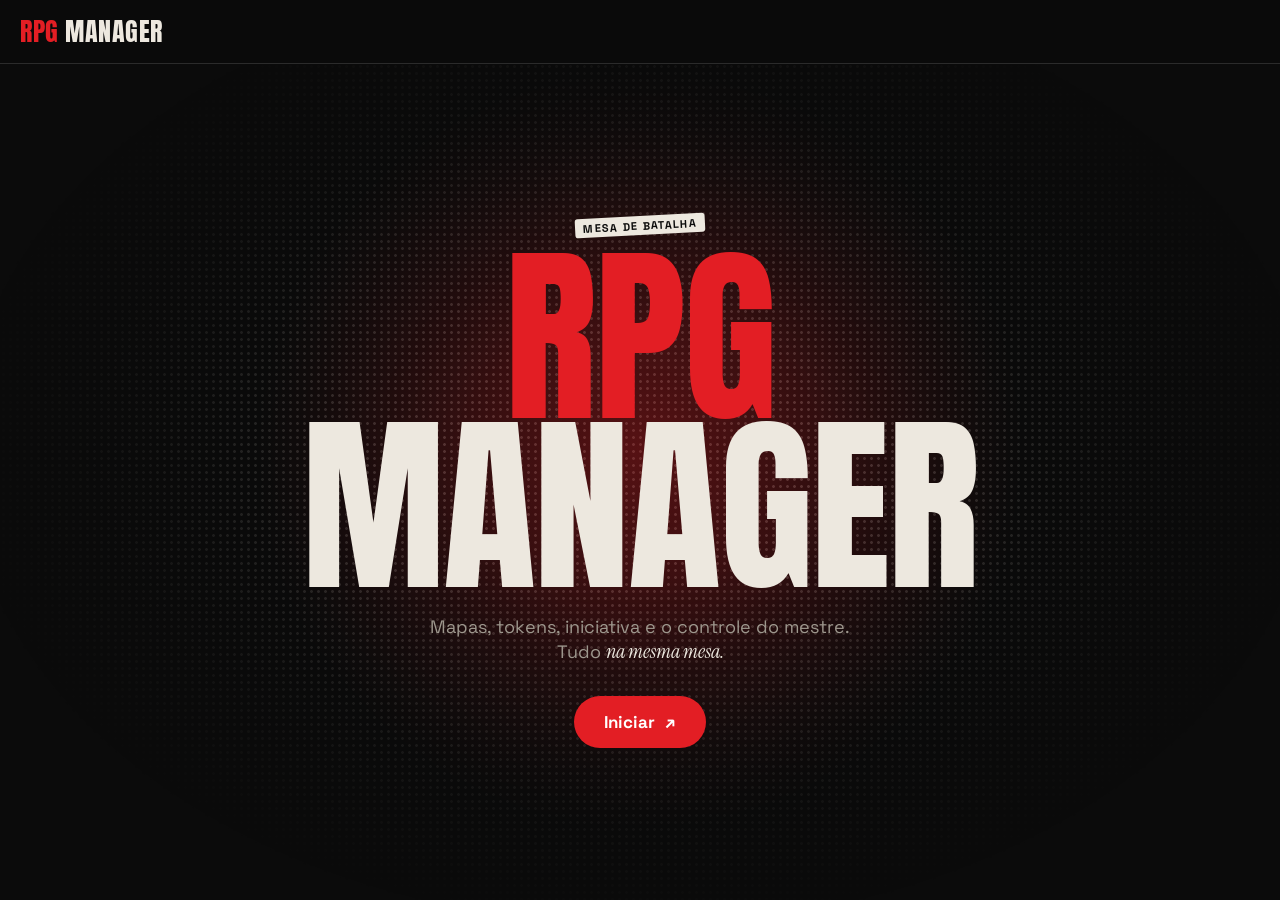
==== index.html @ 35ef39f5 "Versão 1: RPG Manager estável (antes da V3) Mapa com zoom e régua, tokens, iniciativa, Painel do Mes" ====
<!DOCTYPE html>
<html lang="pt-BR">
<head>
    <meta charset="UTF-8">
    <meta name="viewport" content="width=device-width, initial-scale=1.0">
    <title>RPG Manager</title>
    <link rel="stylesheet" href="style.css">
</head>
<body>
    <header>
        <h1><span class="marca">RPG</span> Manager</h1>
    </header>
<main class="inicio">

    <!-- Fundo da página inicial: pontinhos de meio-tom e luz vermelha -->
    <div class="fundo-inicio" aria-hidden="true"></div>

    <span class="selo-inicio adesivo">Mesa de batalha</span>

    <h2 class="titulo-inicio"><span class="marca">RPG</span> Manager</h2>

    <p class="subtitulo-inicio">Mapas, tokens, iniciativa e o controle do mestre. Tudo <em>na mesma mesa.</em></p>

    <a href="campanhas.html" class="botao-iniciar">Iniciar <span class="seta">↗</span></a>

</main>

    
</body>
</html>
---- style.css ----
/* =========================================================
   RPG Manager — identidade "Rua"
   Preto chapado, texto off-white (cor de papel), vermelho de
   destaque, títulos enormes e condensados, textura de pontinhos
   (meio-tom, como impressão de jornal), botões em pílula e
   etiquetas que parecem adesivos.
   ========================================================= */

@import url("https://fonts.googleapis.com/css2?family=Anton&family=Space+Grotesk:wght@400;500;600;700&family=Instrument+Serif:ital@1&display=swap");


/* ---------- 1. Variáveis (as "peças" da identidade) ----------
   Mudando um valor aqui, ele muda no site inteiro. */
:root {
    /* Fundos: pretos neutros, sem puxar para o azul */
    --fundo: #0b0b0b;
    --fundo-elevado: #121212;
    --superficie: #1a1a1a;
    --superficie-clara: #242424;

    /* Bordas */
    --borda: #2b2b2b;
    --borda-forte: #3e3e3e;

    /* Texto: off-white, cor de papel */
    --texto: #ede8df;
    --texto-suave: #9d978d;
    --texto-apagado: #5f5b55;
    --texto-sobre-destaque: #ffffff;
    --papel: #ede8df;           /* fundo dos "adesivos" */
    --tinta: #0b0b0b;           /* texto em cima do papel */

    /* Cor marcante: vermelho (ações principais, turno atual, régua) */
    --destaque: #e31e24;
    --destaque-forte: #ff3b40;
    --destaque-rgb: 227, 30, 36;     /* a mesma cor, em números, para usar com transparência */

    /* Perigo: inimigos, dano, remover */
    --perigo: #b3101f;
    --perigo-forte: #ff4757;
    --perigo-rgb: 179, 16, 31;

    /* Cores de status */
    --vida: #22c55e;           /* cura */
    --sanidade: #4d7cff;       /* sanidade */

    /* Fundo dos painéis flutuantes (em números, para usar transparência) */
    --painel-rgb: 14, 14, 14;

    /* Fontes */
    --fonte-titulo: "Anton", Impact, "Arial Narrow", sans-serif;     /* títulos grandes e condensados */
    --fonte-texto: "Space Grotesk", "Segoe UI", Arial, sans-serif;  /* texto do dia a dia */
    --fonte-serifa: "Instrument Serif", Georgia, serif;             /* detalhe em itálico, com moderação */

    /* Formas, sombras e brilhos */
    --raio: 10px;
    --raio-grande: 16px;
    --pilula: 999px;            /* cantos totalmente redondos */
    --sombra: 0 14px 40px rgba(0, 0, 0, 0.65);
    --brilho: 0 0 24px rgba(var(--destaque-rgb), 0.45);
    --altura-header: 64px;
    --largura-lateral: 260px;

    /* Velocidade padrão das animações */
    --rapido: 0.15s;
    --suave: 0.35s;
    --curva: cubic-bezier(0.2, 0.8, 0.2, 1);
}


/* ---------- 2. Base ---------- */
* {
    box-sizing: border-box;
    margin: 0;
    padding: 0;
}

body {
    font-family: var(--fonte-texto);
    font-size: 15px;
    color: var(--texto);
    background: var(--fundo);
    min-height: 100vh;

    /* A Anton só existe em um peso. Isso impede o navegador de
       "engordar" a letra na marra quando pedimos negrito. */
    font-synthesis: none;
}

h1, h2, h3, h4 {
    font-family: var(--fonte-titulo);
    font-weight: 400;
    letter-spacing: 0.01em;
    text-transform: uppercase;
    line-height: 1.05;
}

/* Detalhe em itálico serifado (use <em> dentro de um texto) */
em {
    font-family: var(--fonte-serifa);
    font-style: italic;
    font-size: 1.12em;
    color: var(--texto);
}

/* Textura de meio-tom: pontinhos, como impressão de jornal.
   É só um degradê redondo minúsculo repetido em grade. */
.meio-tom {
    background-image: radial-gradient(circle, rgba(237, 232, 223, 0.22) 1.1px, transparent 1.5px);
    background-size: 6px 6px;
}

/* "Adesivo": etiqueta de papel com texto preto */
.adesivo,
#barra-lateral h2,
#area-mapa > h2,
.subtitulo-janela,
body > #painel-mestre > h3 {
    display: inline-block;
    padding: 3px 8px 2px;

    font-family: var(--fonte-texto);
    font-size: 11px;
    font-weight: 700;
    letter-spacing: 0.12em;
    text-transform: uppercase;
    line-height: 1.3;

    color: var(--tinta);
    background: var(--papel);
    border-radius: 3px;
}


/* ---------- 3. Botões e campos (padrão para o site todo) ---------- */
button {
    font-family: var(--fonte-texto);
    font-size: 14px;
    font-weight: 500;

    padding: 9px 14px;

    background: var(--superficie);
    color: var(--texto);

    border: 1px solid var(--borda);
    border-radius: var(--pilula);

    cursor: pointer;
    transition: background 0.15s, border-color 0.15s, transform 0.15s;
}

button:hover {
    background: var(--superficie-clara);
    border-color: var(--borda-forte);
}

button:active {
    transform: translateY(1px);
}

button:disabled {
    opacity: 0.5;
    cursor: not-allowed;
}

input,
select {
    font-family: var(--fonte-texto);
    font-size: 14px;

    width: 100%;
    padding: 9px 11px;

    background: var(--fundo);
    color: var(--texto);

    border: 1px solid var(--borda);
    border-radius: var(--raio);
}

/* Caixa de texto de várias linhas (descrição das habilidades) */
textarea {
    font-family: var(--fonte-texto);
    font-size: 14px;
    line-height: 1.4;

    width: 100%;
    padding: 9px 11px;
    resize: vertical;      /* só deixa esticar para baixo */

    background: var(--fundo);
    color: var(--texto);

    border: 1px solid var(--borda);
    border-radius: var(--raio);
}

textarea:focus,
input:focus,
select:focus,
button:focus-visible {
    outline: none;
    border-color: var(--destaque);
    box-shadow: 0 0 0 3px rgba(var(--destaque-rgb), 0.2);
}

input::placeholder {
    color: var(--texto-apagado);
}

input[type="file"] {
    padding: 7px;
    font-size: 13px;
    color: var(--texto-suave);
}

label {
    display: block;
    font-size: 12px;
    text-transform: uppercase;
    letter-spacing: 0.08em;
    color: var(--texto-suave);
    margin: 4px 0 -2px;
}

/* Variações de botão por função */
#confirmar-criacao,
#confirmar-inimigo,
#botao-proximo-turno,
#botao-criar-inimigo {
    background: var(--destaque);
    color: var(--texto-sobre-destaque);
    border-color: var(--destaque);
    font-weight: 600;
}

#confirmar-criacao:hover,
#confirmar-inimigo:hover,
#botao-proximo-turno:hover,
#botao-criar-inimigo:hover {
    background: var(--destaque-forte);
    border-color: var(--destaque-forte);
}

#botao-dano,
#botao-dano-sanidade,
.botao-dano-inimigo {
    background: rgba(var(--perigo-rgb), 0.18);
    border-color: var(--perigo);
    color: #ffb3ba;
}

#botao-dano:hover,
#botao-dano-sanidade:hover,
.botao-dano-inimigo:hover {
    background: var(--perigo);
    color: white;
}

#botao-cura,
#botao-cura-sanidade,
.botao-cura-inimigo {
    background: rgba(34, 197, 94, 0.16);
    border-color: var(--vida);
    color: #a7f3c4;
}

#botao-cura:hover,
#botao-cura-sanidade:hover,
.botao-cura-inimigo:hover {
    background: var(--vida);
    color: white;
}

#remover-personagem,
.botao-excluir-inimigo {
    background: transparent;
    border-color: transparent;
    color: var(--perigo-forte);
}

#remover-personagem:hover,
.botao-excluir-inimigo:hover {
    background: rgba(var(--perigo-rgb), 0.15);
    border-color: var(--perigo);
}


/* ---------- 4. Cabeçalho ---------- */
header {
    height: var(--altura-header);
    width: 100%;

    position: fixed;
    top: 0;
    left: 0;
    z-index: 20;

    display: flex;
    align-items: center;
    gap: 12px;
    padding: 0 20px;

    /* Preto levemente transparente, desfocando o que passa por trás */
    background: rgba(11, 11, 11, 0.86);
    backdrop-filter: blur(10px);
    border-bottom: 1px solid var(--borda);
}

header h1 {
    font-size: 26px;
    letter-spacing: 0.02em;
    color: var(--texto);
    white-space: nowrap;
}

/* O "RPG" do título fica vermelho (ele está num <span class="marca"> no HTML) */
header h1 .marca,
.titulo-inicio .marca {
    color: var(--destaque);
}

#botoes-header {
    margin-left: auto;
    display: flex;
    align-items: center;
    gap: 8px;
    overflow-x: auto;
}

/* Cabeçalho: só as duas janelas extras, lado a lado */
#botoes-header button {
    white-space: nowrap;
    padding: 8px 16px;
    font-size: 13px;
    font-weight: 600;
}

/* Painel do Mestre: pílula com contorno */
#botoes-header #botao-modo-mestre {
    background: transparent;
    border-color: var(--borda-forte);
    color: var(--texto);
}

#botoes-header #botao-modo-mestre:hover {
    border-color: var(--texto-suave);
    background: var(--superficie);
}

/* Visão dos jogadores: pílula de papel */
#botoes-header #botao-visao-jogadores {
    color: var(--tinta);
    background: var(--papel);
    border-color: var(--papel);
}

#botoes-header #botao-visao-jogadores:hover {
    background: #ffffff;
    color: var(--tinta);
}

/* Em telas pequenas, o título sai para sobrar espaço aos botões */
@media (max-width: 760px) {
    header h1 {
        display: none;
    }
}


/* ---------- Barra de ferramentas do mapa ---------- */
/* A moldura ocupa o lugar que era do #mapa e serve de referência
   para posicionar a barra flutuante */
.moldura-mapa {
    position: relative;
    flex: 1;
    min-height: 0;
    display: flex;
}

/* Barra flutuante, centralizada embaixo do mapa */
#ferramentas-mapa {
    position: absolute;
    left: 50%;
    bottom: 16px;
    z-index: 30;
    /* "translate" (e não "transform") para não brigar com a animação de entrada */
    translate: -50% 0;

    display: flex;
    gap: 4px;
    padding: 5px;

    background: rgba(var(--painel-rgb), 0.9);
    backdrop-filter: blur(8px);
    border: 1px solid var(--borda-forte);
    border-radius: var(--pilula);
    box-shadow: var(--sombra);

    animation: subir-aparecendo 0.5s var(--curva) 0.3s both;
}

#ferramentas-mapa button {
    white-space: nowrap;
    padding: 8px 16px;
    font-size: 13px;
    font-weight: 600;

    background: transparent;
    border-color: transparent;
    color: var(--texto-suave);
}

#ferramentas-mapa button:hover {
    color: var(--texto);
    background: var(--superficie-clara);
}

/* Ferramenta ligada (régua ativa, iniciativa aberta): pílula vermelha */
#ferramentas-mapa button.ativo {
    color: #ffffff;
    background: var(--destaque);
}

#ferramentas-mapa button.ativo:hover {
    background: var(--destaque-forte);
}

#botao-menu {
    background: none;
    border: none;
    color: var(--texto);
    font-size: 24px;
    padding: 4px 8px;
}

#botao-menu:hover {
    background: var(--superficie);
    color: var(--destaque);
}

.botao-voltar {
    display: inline-block;
    white-space: nowrap;
    padding: 7px 12px;

    color: var(--texto-suave);
    font-size: 14px;
    text-decoration: none;

    border: 1px solid var(--borda);
    border-radius: var(--pilula);
    transition: 0.15s;
}

.botao-voltar:hover {
    color: var(--texto);
    border-color: var(--destaque);
}


/* ---------- 5. Página inicial ---------- */
.inicio {
    min-height: 100vh;
    padding: calc(var(--altura-header) + 40px) 24px 40px;

    display: flex;
    flex-direction: column;
    align-items: center;
    justify-content: center;
    text-align: center;
    gap: 18px;
}

/* Título gigante, ocupando quase a largura da tela */
.inicio .titulo-inicio {
    font-size: clamp(72px, 15vw, 220px);
    line-height: 0.88;
    letter-spacing: -0.01em;
    color: var(--texto);
}

/* No título, cada palavra fica numa linha */
.titulo-inicio .marca {
    display: block;
}

.inicio .subtitulo-inicio {
    color: var(--texto-suave);
    font-size: 18px;
    max-width: 460px;
    margin: 6px 0 14px;
}

/* Botão pílula vermelho, com a setinha ↗ que anda no hover */
.botao-iniciar {
    display: inline-flex;
    align-items: center;
    gap: 10px;
    padding: 15px 30px;

    font-family: var(--fonte-texto);
    font-size: 17px;
    font-weight: 700;
    text-decoration: none;

    color: var(--texto-sobre-destaque);
    background: var(--destaque);

    border-radius: var(--pilula);

    transition: transform 0.2s, background 0.2s;
}

.botao-iniciar .seta {
    display: inline-block;
    transition: transform 0.2s;
}

.botao-iniciar:hover {
    background: var(--destaque-forte);
    transform: translateY(-2px);
}

.botao-iniciar:hover .seta {
    transform: translate(3px, -3px);
}


/* ---------- 6. Tela de batalha: estrutura ---------- */
#area-batalha {
    position: relative;
    width: 100vw;
    height: 100vh;
    overflow: hidden;
}

#area-mapa {
    height: 100%;
    padding: calc(var(--altura-header) + 16px) 16px 16px;

    display: flex;
    flex-direction: column;

    transition: padding-left 0.3s ease;
}

/* Com a barra lateral aberta, o mapa anda para o lado e não fica escondido */
#barra-lateral:not(.fechada) ~ #area-mapa {
    padding-left: calc(var(--largura-lateral) + 16px);
}

/* O visual de "adesivo" vem da regra .adesivo, lá no começo */
#area-mapa > h2 {
    align-self: flex-start;
    margin-bottom: 10px;
}


/* ---------- 7. Barra lateral ---------- */
#barra-lateral {
    position: fixed;
    top: var(--altura-header);
    left: 0;
    z-index: 10;

    width: var(--largura-lateral);
    height: calc(100vh - var(--altura-header));
    padding: 20px 16px;
    overflow-y: auto;

    background: var(--fundo-elevado);
    border-right: 1px solid var(--borda);

    transition: transform 0.3s ease;
}

#barra-lateral.fechada {
    transform: translateX(-100%);
}

#barra-lateral h2 {
    margin: 18px 0 10px;
}

#barra-lateral h2:first-child {
    margin-top: 0;
}

#lista-personagens button,
#lista-inimigos button {
    display: block;
    width: 100%;
    margin-bottom: 6px;
    text-align: left;
}

/* Bolinha antes do nome: branca para aliados, vermelha para inimigos */
#lista-personagens button::before,
#lista-inimigos button::before {
    content: "";
    display: inline-block;
    width: 7px;
    height: 7px;
    margin-right: 9px;
    vertical-align: 1px;

    background: var(--texto);
    border-radius: 50%;
}

#lista-inimigos button::before {
    background: var(--destaque);
}

/* Botões de backup da campanha */
#acoes-campanha {
    display: flex;
    flex-direction: column;
    gap: 6px;
}

#acoes-campanha button {
    width: 100%;
    text-align: left;
    background: transparent;
    border-style: dashed;
    color: var(--texto-suave);
}

#acoes-campanha button:hover {
    color: var(--texto);
    border-style: solid;
    border-color: var(--texto-suave);
}

/* Nova batalha apaga o mapa, então se destaca em vermelho */
#acoes-campanha #botao-nova-batalha {
    color: var(--destaque-forte);
    border-color: rgba(var(--destaque-rgb), 0.55);
}

#acoes-campanha #botao-nova-batalha:hover {
    color: #ffffff;
    background: var(--destaque);
    border-color: var(--destaque);
}

#botao-criar-personagem {
    width: 100%;
    margin-top: 6px;

    background: transparent;
    border-style: dashed;
    color: var(--texto-suave);
}

#botao-criar-personagem:hover {
    color: var(--destaque-forte);
    border-color: var(--destaque);
}

/* Aba "Imagens": miniaturas em duas colunas */
#botao-adicionar-imagem {
    width: 100%;
    margin-bottom: 8px;

    background: transparent;
    border-style: dashed;
    color: var(--texto-suave);
}

#botao-adicionar-imagem:hover {
    color: var(--destaque-forte);
    border-color: var(--destaque);
}

#galeria-imagens {
    display: grid;
    grid-template-columns: 1fr 1fr;
    gap: 6px;
}

.miniatura-imagem {
    position: relative;
    aspect-ratio: 1;
    overflow: hidden;

    background: var(--superficie);
    border: 1px solid var(--borda);
    border-radius: var(--raio);
    cursor: grab;
    transition: border-color var(--rapido), transform var(--rapido);
}

.miniatura-imagem:hover {
    border-color: var(--destaque);
    transform: translateY(-2px);
}

.miniatura-imagem img {
    width: 100%;
    height: 100%;
    object-fit: cover;
    pointer-events: none;
}

.miniatura-imagem .excluir-imagem {
    position: absolute;
    top: 4px;
    right: 4px;
    width: 22px;
    height: 22px;
    padding: 0;

    font-size: 14px;
    line-height: 1;
    opacity: 0;
    transition: opacity var(--rapido);
}

.miniatura-imagem:hover .excluir-imagem {
    opacity: 1;
}

#galeria-vazia {
    margin: 0;
    font-size: 13px;
}

#formulario-personagem {
    display: none;
    margin-top: 10px;
    padding: 14px;

    background: var(--superficie);
    border: 1px solid var(--borda);
    border-radius: var(--raio);
}

#formulario-personagem input,
#formulario-personagem select,
#formulario-personagem button {
    margin-bottom: 8px;
}

#formulario-personagem button {
    width: 100%;
    margin-bottom: 0;
}


/* ---------- 8. Mapa ---------- */
#mapa {
    position: relative;
    flex: 1;
    min-height: 0;
    width: 100%;
    overflow: hidden;

    /* Pontinhos de meio-tom bem fracos no fundo, onde o mapa não cobre */
    background:
        radial-gradient(circle, rgba(237, 232, 223, 0.08) 1.1px, transparent 1.5px) 0 0 / 6px 6px,
        var(--fundo-elevado);
    border: 1px solid var(--borda-forte);
    border-radius: var(--raio-grande);
    box-shadow: inset 0 0 60px rgba(0, 0, 0, 0.7), var(--sombra);
}

#conteudo-mapa {
    position: absolute;
    left: 0;
    top: 0;
    transform-origin: 0 0;
}

#mapa img {
    display: block;
    width: 100%;
    height: 100%;
    object-fit: contain;
    user-select: none;
    -webkit-user-drag: none;
}

#grade-mapa {
    position: absolute;
    left: 0;
    top: 0;
    width: 100%;
    height: 100%;

    display: none;
    pointer-events: none;

    background-image:
        linear-gradient(to right, rgba(var(--destaque-rgb), 0.22) 1px, transparent 1px),
        linear-gradient(to bottom, rgba(var(--destaque-rgb), 0.22) 1px, transparent 1px);
    background-size: 50px 50px;
}


/* Imagens do mestre soltas no mapa (por baixo dos tokens) */
#imagens-mapa {
    position: absolute;
    inset: 0;
    pointer-events: none;
}

.imagem-solta {
    position: absolute;
    pointer-events: auto;
    cursor: grab;
    user-select: none;
    animation: zoom-aparecendo 0.35s var(--curva);
}

.imagem-solta.mexendo {
    cursor: grabbing;
}

/* "#conteudo-mapa" na frente: precisa ganhar da regra "#mapa img",
   que estica a imagem do mapa. Aqui a altura segue a largura. */
#conteudo-mapa .imagem-solta img {
    display: block;
    width: 100%;
    height: auto;
    border-radius: 4px;
    box-shadow: 0 8px 24px rgba(0, 0, 0, 0.6);
}

/* Na tela do mestre, uma borda aparece ao passar o mouse */
#mapa .imagem-solta:hover img,
#mapa .imagem-solta.mexendo img {
    outline: 2px solid var(--destaque);
    outline-offset: 2px;
}

/* Alça de redimensionar, no canto de baixo à direita */
.alca-imagem {
    position: absolute;
    right: -8px;
    bottom: -8px;
    width: 16px;
    height: 16px;

    background: var(--destaque);
    border: 2px solid var(--texto);
    border-radius: 50%;
    cursor: nwse-resize;

    opacity: 0;
    transition: opacity var(--rapido);
}

.imagem-solta:hover .alca-imagem,
.imagem-solta.mexendo .alca-imagem {
    opacity: 1;
}


/* ---------- 9. Tokens ---------- */
#personagens-mapa {
    position: absolute;
    inset: 0;
    pointer-events: none;
}

/* Token sem imagem: um disco com a inicial do nome */
.boneco {
    position: absolute;
    width: 44px;
    height: 44px;

    display: flex;
    align-items: center;
    justify-content: center;

    font-family: var(--fonte-titulo);
    font-size: 18px;
    font-weight: 700;
    color: var(--texto);

    /* Aliados: disco grafite com borda branca. Inimigos: vermelho (abaixo) */
    background: radial-gradient(circle at 35% 30%, #2b3039, #0f1115);
    border: 2px solid var(--texto);
    border-radius: 50%;
    box-shadow: 0 4px 10px rgba(0, 0, 0, 0.6);

    cursor: grab;
    pointer-events: auto;
    user-select: none;
}

.boneco.token-inimigo {
    color: #ffffff;
    background: radial-gradient(circle at 35% 30%, #a3121f, #3a060b);
    border-color: var(--perigo-forte);
}

/* Token com imagem: mostra o PNG recortado, com sombra embaixo */
.boneco.imagem-personagem {
    width: 80px;
    height: 80px;

    background-color: transparent;
    background-size: contain;
    background-repeat: no-repeat;
    background-position: center;

    border: none;
    border-radius: 0;
    box-shadow: none;
    filter: drop-shadow(0 6px 6px rgba(0, 0, 0, 0.7));
}

.boneco:hover {
    filter: drop-shadow(0 0 8px rgba(var(--destaque-rgb), 0.6));
}

.boneco:active {
    cursor: grabbing;
}

/* Na tela do mestre: um olhinho no token cuja vida os jogadores estão vendo */
.boneco.vida-visivel::after {
    content: "👁";

    position: absolute;
    top: -8px;
    right: -8px;

    width: 22px;
    height: 22px;

    display: flex;
    align-items: center;
    justify-content: center;

    font-size: 12px;
    background: var(--fundo-elevado);
    border: 1px solid var(--destaque);
    border-radius: 50%;
}


/* ---------- Condições e inimigo derrotado (nas duas telas) ---------- */
/* Faixa de ícones embaixo do token */
.condicoes-token {
    position: absolute;
    left: 50%;
    bottom: -11px;
    translate: -50% 0;

    display: flex;
    gap: 2px;
    pointer-events: none;
}

.condicoes-token span {
    width: 22px;
    height: 22px;

    display: flex;
    align-items: center;
    justify-content: center;

    font-size: 12px;
    background: var(--fundo-elevado);
    border: 1px solid var(--borda-forte);
    border-radius: 50%;
    box-shadow: 0 2px 6px rgba(0, 0, 0, 0.6);

    animation: token-surgir 0.3s var(--curva) both;
}

/* Inimigo com vida zerada: escurecido e com um X vermelho por cima */
.boneco.derrotado::before {
    content: "✕";

    position: absolute;
    inset: 0;

    display: flex;
    align-items: center;
    justify-content: center;

    font-family: var(--fonte-texto);
    font-size: 38px;
    font-weight: 700;
    color: var(--destaque-forte);

    background: rgba(0, 0, 0, 0.6);
    border-radius: 50%;
}

/* ---------- Efeito de cura ---------- */
/* Camada por cima do token, só para o efeito (não atrapalha cliques) */
.efeito-cura {
    position: absolute;
    inset: 0;
    z-index: 5;
    pointer-events: none;
}

/* Brilho verde redondo que acende e se espalha */
.efeito-cura::before {
    content: "";
    position: absolute;
    inset: -35%;
    border-radius: 50%;
    background: radial-gradient(circle, rgba(124, 255, 178, 0.55) 0%, rgba(34, 197, 94, 0.25) 40%, transparent 68%);
    animation: brilho-cura 1.3s ease-out forwards;
}

/* As faíscas. Os valores --tamanho, --atraso, --duracao e --desvio
   são sorteados pelo JavaScript para cada uma. */
.particula-cura {
    position: absolute;
    bottom: 15%;

    font-size: var(--tamanho);
    line-height: 1;
    color: #a6ffcb;
    text-shadow: 0 0 6px #22c55e, 0 0 14px #22c55e;

    opacity: 0;
    animation: particula-subir var(--duracao) ease-out var(--atraso) forwards;
}

/* O "+8" verde que sobe e some */
.numero-cura {
    position: absolute;
    left: 50%;
    top: -18px;
    translate: -50% 0;

    font-family: var(--fonte-titulo);
    font-size: 24px;
    color: #a6ffcb;
    text-shadow: 2px 2px 0 #0b3d1f, 0 0 12px #22c55e;
    white-space: nowrap;

    animation: numero-subir 1.5s ease-out forwards;
}

@keyframes brilho-cura {
    0%   { opacity: 0; transform: scale(0.5); }
    30%  { opacity: 1; }
    100% { opacity: 0; transform: scale(1.3); }
}

@keyframes particula-subir {
    0%   { opacity: 0; transform: translate(0, 0) scale(0.6) rotate(0deg); }
    15%  { opacity: 1; }
    100% { opacity: 0; transform: translate(var(--desvio), -90px) scale(1.1) rotate(120deg); }
}

@keyframes numero-subir {
    0%   { opacity: 0; transform: translateY(10px) scale(0.6); }
    20%  { opacity: 1; transform: translateY(0) scale(1.2); }
    100% { opacity: 0; transform: translateY(-42px) scale(1); }
}


/* ---------- Morrendo / morto ---------- */
/* Aliado morrendo: token pulsando em vermelho */
.boneco.morrendo {
    animation: brilho-morrendo 1.1s ease-in-out infinite;
}

@keyframes brilho-morrendo {
    0%, 100% { filter: drop-shadow(0 0 3px rgba(var(--destaque-rgb), 0.6)); }
    50%      { filter: drop-shadow(0 0 18px rgba(255, 40, 50, 1)); }
}

/* Contador "☠ 3" em cima do token */
.contador-morrendo {
    position: absolute;
    left: 50%;
    top: -14px;
    translate: -50% 0;

    padding: 1px 8px;

    font-family: var(--fonte-titulo);
    font-size: 14px;
    letter-spacing: 0.02em;
    white-space: nowrap;
    color: #ffffff;

    background: var(--destaque);
    border-radius: var(--pilula);
    box-shadow: 0 2px 8px rgba(0, 0, 0, 0.6);
    pointer-events: none;
}

/* Aliado morto: cinza, apagado e com caveira */
.boneco.morto {
    filter: grayscale(1) brightness(0.55);
}

.boneco.morto::before {
    content: "💀";

    position: absolute;
    inset: 0;

    display: flex;
    align-items: center;
    justify-content: center;

    font-size: 30px;
    filter: grayscale(0);
}

/* Bloco "morrendo" dentro do painel de vida */
#bloco-morrendo {
    display: none;
    margin-bottom: 16px;
    padding: 10px 12px;

    background: rgba(var(--destaque-rgb), 0.12);
    border: 1px solid var(--destaque);
    border-radius: var(--raio);
}

#bloco-morrendo .texto-morrendo {
    margin-bottom: 8px;
    font-size: 13px;
    font-weight: 700;
    color: var(--destaque-forte);
}

#bloco-morrendo .texto-morrendo span {
    color: var(--texto) !important;
}

.acoes-morrendo {
    display: flex;
    gap: 6px;
}

.acoes-morrendo button {
    flex: 1;
    padding: 7px 10px;
    font-size: 13px;
}

#botao-declarar-morte {
    background: transparent;
    color: var(--destaque-forte);
    border-color: rgba(var(--destaque-rgb), 0.5);
}

/* Janela que abre quando um aliado cai */
.caixa-morrendo {
    width: min(420px, calc(100vw - 32px));
    border-top-color: var(--destaque);
    text-align: center;
}

#titulo-morrendo {
    font-size: 34px;
    color: var(--destaque-forte);
    margin-bottom: 10px;
}

.texto-janela-morrendo {
    font-size: 14px;
    line-height: 1.5;
    color: var(--texto-suave);
    margin-bottom: 16px;
}

.escolha-rodadas {
    display: flex;
    justify-content: center;
    gap: 6px;
}

.botao-rodadas {
    width: 46px;
    font-family: var(--fonte-titulo);
    font-size: 18px;
}

.botao-rodadas.ativo {
    background: var(--destaque);
    border-color: var(--destaque);
    color: #ffffff;
}

.escolha-rodadas input {
    width: 70px;
    text-align: center;
    font-family: var(--fonte-titulo);
    font-size: 18px;
}


/* ---------- Anúncios (avisos grandes) ---------- */
/* Escondido por padrão; a classe .visivel (posta pelo JS) faz aparecer */
.anuncio {
    position: fixed;
    pointer-events: none;

    opacity: 0;
    visibility: hidden;
    transition: opacity 0.6s, visibility 0.6s;
}

.anuncio.visivel {
    opacity: 1;
    visibility: visible;
}

/* Visão dos jogadores: tela cheia */
#anuncio-jogadores {
    inset: 0;
    z-index: 400;

    display: flex;
    flex-direction: column;
    align-items: center;
    justify-content: center;
    gap: 18px;

    padding: 40px;
    text-align: center;
}

/* Fundo: escuro no meio e vermelho nas bordas, piscando */
#anuncio-jogadores::before {
    content: "";
    position: absolute;
    inset: 0;
    z-index: -1;
    background: radial-gradient(ellipse at center, rgba(0, 0, 0, 0.6) 25%, rgba(var(--destaque-rgb), 0.65) 100%);
}

#anuncio-jogadores.visivel::before {
    animation: piscar-tela 0.9s ease-in-out infinite;
}

#anuncio-jogadores .anuncio-titulo {
    font-family: var(--fonte-titulo);
    font-size: clamp(48px, 9vw, 140px);
    line-height: 0.95;
    text-transform: uppercase;
    color: var(--papel);
    text-shadow: 6px 6px 0 var(--destaque);
}

#anuncio-jogadores.visivel .anuncio-titulo {
    animation: anuncio-entrar 0.6s var(--curva) both;
}

#anuncio-jogadores .anuncio-texto {
    padding: 6px 18px;

    font-size: clamp(18px, 2.4vw, 32px);
    font-weight: 700;
    color: var(--tinta);
    background: var(--papel);
    border-radius: 4px;
    rotate: -1deg;
}

#anuncio-jogadores.visivel .anuncio-texto {
    animation: anuncio-entrar 0.6s var(--curva) 0.15s both;
}

/* Contagem das rodadas: fundo mais leve, sem piscar tão forte */
#anuncio-jogadores[data-tipo="rodada"]::before {
    background: radial-gradient(ellipse at center, transparent 35%, rgba(var(--destaque-rgb), 0.5) 100%);
}

/* Salvo: verde */
#anuncio-jogadores[data-tipo="salvo"]::before {
    background: radial-gradient(ellipse at center, rgba(0, 0, 0, 0.55) 25%, rgba(34, 197, 94, 0.55) 100%);
    animation: none;
}

#anuncio-jogadores[data-tipo="salvo"] .anuncio-titulo {
    text-shadow: 6px 6px 0 var(--vida);
}

/* Morreu: tudo escuro, sem cor */
#anuncio-jogadores[data-tipo="morreu"]::before {
    background: rgba(0, 0, 0, 0.88);
    animation: none;
}

#anuncio-jogadores[data-tipo="morreu"] .anuncio-titulo {
    color: #bdbdbd;
    text-shadow: 6px 6px 0 #000;
}

@keyframes piscar-tela {
    0%, 100% { opacity: 0.55; }
    50%      { opacity: 1; }
}

@keyframes anuncio-entrar {
    from { opacity: 0; transform: scale(1.35); }
    to   { opacity: 1; transform: none; }
}

/* Tela do mestre: aviso pequeno (adesivo) embaixo do cabeçalho */
#aviso-mestre {
    top: calc(var(--altura-header) + 12px);
    left: 50%;
    translate: -50% 0;
    z-index: 650;

    display: flex;
    flex-direction: column;
    gap: 2px;

    padding: 8px 18px;
    text-align: center;

    color: var(--tinta);
    background: var(--papel);
    border-radius: 6px;
    box-shadow: 5px 5px 0 var(--destaque);
}

#aviso-mestre .anuncio-titulo {
    font-family: var(--fonte-titulo);
    font-size: 22px;
    text-transform: uppercase;
}

#aviso-mestre .anuncio-texto {
    font-size: 13px;
    font-weight: 600;
}

#aviso-mestre[data-tipo="salvo"] {
    box-shadow: 5px 5px 0 var(--vida);
}

#aviso-mestre[data-tipo="morreu"] {
    box-shadow: 5px 5px 0 #000;
}


/* Painel de vida quando é de um inimigo: faixa vermelha no topo */
#painel-personagem.painel-inimigo {
    border-top-color: var(--destaque);
}

#painel-personagem.painel-inimigo h2::before {
    content: "Inimigo";
    display: block;
    margin-bottom: 4px;

    font-family: var(--fonte-texto);
    font-size: 11px;
    letter-spacing: 0.12em;
    color: var(--destaque-forte);
}


/* ---------- Menu do botão direito ---------- */
#menu-contexto,
#menu-imagem {
    position: fixed;
    z-index: 500;
    display: none;

    min-width: 220px;
    padding: 6px;

    background: var(--fundo-elevado);
    border: 1px solid var(--borda-forte);
    border-radius: var(--raio);
    box-shadow: var(--sombra);
}

#menu-contexto button,
#menu-imagem button {
    display: block;
    width: 100%;
    text-align: left;

    background: transparent;
    border-color: transparent;
}

#menu-contexto button:hover,
#menu-imagem button:hover {
    background: var(--superficie-clara);
    border-color: var(--destaque);
    color: var(--destaque-forte);
}

/* Sem isso, a regra "display: block" dos botões ganharia do atributo hidden */
#menu-contexto [hidden] {
    display: none;
}

.menu-secao-condicoes {
    margin-top: 6px;
    padding: 8px 6px 4px;
    border-top: 1px solid var(--borda);
}

.menu-rotulo {
    margin-bottom: 6px;
    font-size: 11px;
    font-weight: 700;
    letter-spacing: 0.12em;
    text-transform: uppercase;
    color: var(--texto-apagado);
}

/* 4 condições por linha */
#condicoes-menu {
    display: grid;
    grid-template-columns: repeat(4, 1fr);
    gap: 4px;
}

#menu-contexto .chip-condicao {
    display: flex;
    align-items: center;
    justify-content: center;
    width: auto;
    padding: 6px 0;

    font-size: 16px;
    background: var(--superficie);
    border: 1px solid var(--borda);
    border-radius: var(--raio);
}

#menu-contexto .chip-condicao:hover {
    background: var(--superficie-clara);
    border-color: var(--borda-forte);
}

/* Condição ligada: fundo vermelho */
#menu-contexto .chip-condicao.ativo {
    background: var(--destaque);
    border-color: var(--destaque);
}


/* ---------- Janelas do inventário e da ficha (tela do mestre) ---------- */
.janela-modal {
    position: fixed;
    inset: 0;
    z-index: 600;

    /* "flex" é ligado pelo JS; serve para centralizar a caixa */
    display: none;
    align-items: center;
    justify-content: center;

    background: rgba(0, 0, 0, 0.65);
    backdrop-filter: blur(3px);
}

.caixa-inventario {
    width: min(440px, calc(100vw - 32px));
    max-height: calc(100vh - 64px);
    overflow-y: auto;

    padding: 22px;

    background: var(--fundo-elevado);
    border: 1px solid var(--borda-forte);
    border-top: 3px solid var(--destaque);
    border-radius: var(--raio-grande);
    box-shadow: var(--sombra);
}

/* Título à esquerda e botão "mostrar aos jogadores" à direita */
.topo-janela {
    display: flex;
    align-items: center;
    justify-content: space-between;
    flex-wrap: wrap;
    gap: 10px;
    margin-bottom: 16px;
}

.topo-janela h2 {
    font-size: 20px;
    color: var(--destaque-forte);
}

/* Botão de mostrar/esconder: apagado quando escondido, dourado quando visível */
.alternar-visivel {
    font-size: 13px;
    padding: 6px 12px;
    border-radius: 999px;
    color: var(--texto-suave);
    background: transparent;
}

.alternar-visivel.ativo {
    color: var(--texto-sobre-destaque);
    background: var(--destaque);
    border-color: var(--destaque);
    font-weight: 600;
}

.alternar-visivel.ativo:hover {
    background: var(--destaque-forte);
    border-color: var(--destaque-forte);
}

.subtitulo-janela {
    margin: 18px 0 10px;
}

.caixa-ficha {
    width: min(520px, calc(100vw - 32px));
}

/* ----- Janela das habilidades ----- */
.caixa-habilidades {
    width: min(560px, calc(100vw - 32px));
}

#lista-habilidades {
    display: flex;
    flex-direction: column;
    gap: 8px;
}

/* Cada habilidade já salva vira um cartão com campos editáveis */
.cartao-habilidade-edicao {
    display: flex;
    flex-direction: column;
    gap: 6px;

    padding: 10px;

    background: var(--superficie);
    border: 1px solid var(--borda);
    border-left: 3px solid var(--destaque);
    border-radius: var(--raio);

    animation: subir-aparecendo 0.25s var(--curva) both;
}

.linha-habilidade {
    display: flex;
    align-items: center;
    gap: 6px;
}

.linha-habilidade .campo-nome {
    flex: 1;
    min-width: 0;
    font-weight: 600;
}

.linha-habilidade .campo-dano {
    width: 110px;
    flex: none;
    text-align: center;
    color: var(--destaque-forte);
    font-weight: 600;
}

.cartao-habilidade-edicao .campo-descricao {
    font-size: 13px;
    color: var(--texto-suave);
}

/* Formulário de nova habilidade */
.nova-habilidade {
    display: flex;
    flex-direction: column;
    gap: 8px;
}

.nova-habilidade .adicionar-item {
    margin-top: 0;
}

.nova-habilidade #dano-habilidade {
    width: 150px;
    flex: none;
}

#botao-adicionar-habilidade {
    align-self: flex-end;
}

.lista-edicao {
    list-style: none;
    display: flex;
    flex-direction: column;
    gap: 6px;
}

.item-inventario {
    display: flex;
    align-items: center;
    gap: 8px;

    padding: 6px 6px 6px 12px;

    background: var(--superficie);
    border: 1px solid var(--borda);
    border-radius: var(--raio);
}

.nome-item-inventario {
    flex: 1;
    min-width: 0;
    overflow-wrap: anywhere;
}

.item-inventario input {
    width: 64px;
    padding: 6px;
    text-align: center;
}

.remover-item {
    padding: 6px 10px;
    background: transparent;
    border-color: transparent;
    color: var(--perigo-forte);
}

.remover-item:hover {
    background: rgba(var(--perigo-rgb), 0.15);
    border-color: var(--perigo);
}

.lista-vazia {
    padding: 14px;
    text-align: center;
    color: var(--texto-apagado);
    border: 1px dashed var(--borda);
    border-radius: var(--raio);
}

.adicionar-item {
    display: flex;
    gap: 6px;
    margin-top: 16px;
}

.adicionar-item #nome-item {
    flex: 1;
    min-width: 0;
}

/* ----- Carga (peso) do inventário ----- */
#carga-inventario {
    margin-bottom: 14px;
    padding: 10px 12px;

    background: var(--superficie);
    border: 1px solid var(--borda);
    border-radius: var(--raio);
    transition: border-color var(--suave), background var(--suave);
}

.carga-topo {
    display: flex;
    align-items: center;
    gap: 10px;
    margin-bottom: 8px;
}

#texto-carga {
    flex: 1;
    font-family: var(--fonte-titulo);
    font-size: 20px;
    white-space: nowrap;    /* "10,5 / 10 kg" nunca quebra de linha */
}

/* A janela do inventário fica um pouco mais larga por causa da coluna de peso */
#janela-inventario .caixa-inventario {
    width: min(500px, calc(100vw - 32px));
}

.carga-maxima {
    display: flex;
    align-items: center;
    gap: 6px;
    font-size: 12px;
    color: var(--texto-suave);
}

.carga-maxima input {
    width: 70px;
    padding: 5px 8px;
    text-align: center;
}

/* A barra usa o mesmo visual das barras de vida (.barra-fundo) */
#carga-inventario .barra-fundo {
    height: 8px;
}

#barra-carga {
    background: linear-gradient(to right, #8a8a8a, var(--texto));
    transition: width 0.3s ease, background var(--suave);
}

/* Passou do limite: borda e barra vermelhas + aviso */
#carga-inventario.sobrecarregado {
    border-color: var(--destaque);
    background: rgba(var(--destaque-rgb), 0.1);
}

#carga-inventario.sobrecarregado #texto-carga {
    color: var(--destaque-forte);
}

#carga-inventario.sobrecarregado #barra-carga {
    background: var(--destaque);
}

#carga-inventario.sobrecarregado #texto-carga::after {
    content: "Sobrecarregado";
    margin-left: 8px;
    padding: 2px 8px;
    vertical-align: middle;

    font-family: var(--fonte-texto);
    font-size: 11px;
    font-weight: 700;
    text-transform: uppercase;
    color: #fff;
    background: var(--destaque);
    border-radius: var(--pilula);
}

/* Nomes das colunas, alinhados com os campos de cada item */
.cabecalho-inventario {
    display: grid;
    grid-template-columns: 1fr 64px 64px 34px;
    gap: 8px;
    padding: 0 6px 6px 12px;

    font-size: 11px;
    font-weight: 700;
    letter-spacing: 0.08em;
    text-transform: uppercase;
    color: var(--texto-apagado);
}

.cabecalho-inventario span:nth-child(2),
.cabecalho-inventario span:nth-child(3) {
    text-align: center;
}

/* Na visão dos jogadores: linha da carga no fim do cartão */
.carga-jogadores {
    margin-top: 8px;
    padding-top: 6px;
    border-top: 1px solid var(--borda);

    font-size: 13px;
    font-weight: 600;
    color: var(--texto-suave);
}

.carga-jogadores.sobrecarregado {
    color: var(--destaque-forte);
}

/* Campos de número (quantidade, bônus) ficam estreitos */
.adicionar-item input[type="number"] {
    width: 64px;
    flex: none;
    text-align: center;
}

.acoes-inventario {
    display: flex;
    justify-content: flex-end;
    gap: 8px;

    margin-top: 18px;
    padding-top: 14px;
    border-top: 1px solid var(--borda);
}

.botao-salvar {
    background: var(--destaque);
    color: var(--texto-sobre-destaque);
    border-color: var(--destaque);
    font-weight: 600;
    padding-left: 22px;
    padding-right: 22px;
}

.botao-salvar:hover {
    background: var(--destaque-forte);
    border-color: var(--destaque-forte);
}


/* ---------- Roda de atributos (ficha.js) ---------- */
.roda-atributos {
    position: relative;
    width: 100%;
    /* Mantém a proporção do desenho (600 x 540) em qualquer largura */
    aspect-ratio: 600 / 540;
}

.desenho-roda {
    position: absolute;
    inset: 0;
    width: 100%;
    height: 100%;
    overflow: visible;
}

.raio-luz {
    fill: url(#raio-gradiente);
}

.conexao-hex {
    stroke: #cfcfcf;
    stroke-width: 2.4;
    stroke-dasharray: 12 4 3 4;
    stroke-linecap: round;
}

.hex-sombra {
    fill: none;
    stroke: rgba(0, 0, 0, 0.55);
    stroke-width: 3;
}

.hex-moldura {
    fill: none;
    stroke: url(#metal-hex);
    stroke-width: 9;
    stroke-linejoin: round;
}

.hex-miolo {
    fill: rgba(var(--painel-rgb), 0.82);
    stroke: rgba(255, 255, 255, 0.35);
    stroke-width: 1.5;
}

.hex-etiqueta-fundo {
    fill: #0f1115;
    stroke: #bdbdbd;
    stroke-width: 1.5;
}

.hex-etiqueta {
    fill: #f2f2f2;
    font-family: var(--fonte-titulo);
    font-size: 19px;
    font-weight: 700;
    letter-spacing: 0.08em;
    text-anchor: middle;
}

/* O número dentro de cada hexágono (campo na tela do mestre, texto nos jogadores) */
.valor-atributo {
    position: absolute;
    transform: translate(-50%, -50%);
    width: 17%;

    font-family: var(--fonte-titulo);
    font-size: clamp(20px, 6vw, 34px);
    font-weight: 800;
    text-align: center;
    color: var(--texto);
    text-shadow: 0 0 12px rgba(255, 255, 255, 0.35);
}

input.valor-atributo {
    padding: 2px;
    background: transparent;
    border: 1px solid transparent;
    border-radius: 6px;
}

input.valor-atributo:hover {
    border-color: var(--borda-forte);
}

input.valor-atributo:focus {
    background: rgba(0, 0, 0, 0.4);
}

/* Tira as setinhas do campo de número dentro dos hexágonos */
input.valor-atributo::-webkit-inner-spin-button,
input.valor-atributo::-webkit-outer-spin-button {
    -webkit-appearance: none;
    margin: 0;
}

input.valor-atributo {
    -moz-appearance: textfield;
}


/* ---------- 10. Painéis flutuantes sobre o mapa ---------- */
#painel-personagem,
#painel-iniciativa {
    position: absolute;
    top: 16px;

    padding: 18px;

    background: rgba(var(--painel-rgb), 0.94);
    border: 1px solid var(--borda-forte);
    border-top: 3px solid var(--destaque);
    border-radius: var(--raio-grande);
    box-shadow: var(--sombra);
    backdrop-filter: blur(6px);

    display: none;
    z-index: 200;
}

#painel-personagem {
    right: 16px;
    width: 250px;
}

#painel-iniciativa {
    left: 16px;
    width: 260px;
}

#painel-personagem h2,
#painel-iniciativa h2 {
    font-size: 18px;
    color: var(--destaque-forte);
    margin-bottom: 14px;
}

#painel-personagem p {
    font-size: 13px;
    text-transform: uppercase;
    letter-spacing: 0.08em;
    color: var(--texto-suave);
    margin-bottom: 6px;
}

#painel-personagem p span {
    font-size: 16px;
    font-weight: 600;
    color: var(--texto);
}

#hp-personagem {
    color: var(--perigo-forte) !important;
}

#sanidade-personagem {
    color: var(--sanidade) !important;
}

.controle-hp,
.controle-sanidade {
    display: flex;
    gap: 6px;
    margin-bottom: 16px;
}

.controle-hp input,
.controle-sanidade input {
    flex: 1;
    min-width: 0;
}

#fechar-painel,
#remover-personagem {
    width: 100%;
    margin-top: 6px;
}


/* ---------- 11. Iniciativa ---------- */
.item-iniciativa {
    display: flex;
    align-items: center;
    justify-content: space-between;
    gap: 10px;

    padding: 8px 10px;
    margin-bottom: 6px;

    background: var(--superficie);
    border: 1px solid var(--borda);
    border-radius: var(--raio);
}

.item-iniciativa.atual {
    border-color: var(--destaque);
    background: rgba(var(--destaque-rgb), 0.12);
    box-shadow: 0 0 14px rgba(var(--destaque-rgb), 0.25);
}

.item-iniciativa.atual span {
    color: var(--destaque-forte);
    font-weight: 600;
}

.item-iniciativa input {
    width: 60px;
    text-align: center;
    padding: 6px;
}

#vez-atual {
    margin: 14px 0 10px;
    padding: 10px;

    font-family: var(--fonte-titulo);
    text-align: center;
    color: var(--destaque-forte);

    background: var(--fundo);
    border: 1px solid var(--borda);
    border-radius: var(--raio);
}

#botao-proximo-turno {
    width: 100%;
}


/* ---------- 12. Régua ---------- */
#regua {
    position: absolute;
    height: 3px;

    background: var(--destaque-forte);
    box-shadow: 0 0 8px rgba(var(--destaque-rgb), 0.8);
    border-radius: 2px;

    transform-origin: left center;
    display: none;
    pointer-events: none;
    z-index: 100;
}

#distancia-regua {
    position: absolute;
    display: none;

    padding: 5px 9px;

    font-size: 14px;
    font-weight: 600;
    color: var(--texto-sobre-destaque);
    background: var(--destaque-forte);
    border-radius: 6px;
    box-shadow: var(--sombra);

    pointer-events: none;
    white-space: nowrap;
    z-index: 101;
}


/* ---------- 13. Visão dos Jogadores (jogador.html) ---------- */
body.visao-jogadores {
    overflow: hidden;
    background:
        radial-gradient(circle, rgba(237, 232, 223, 0.08) 1.1px, transparent 1.5px) 0 0 / 6px 6px,
        var(--fundo);
}

#mapa-jogadores {
    position: fixed;
    inset: 0;
    overflow: hidden;
}

/* Aqui a imagem fica no tamanho original; quem encaixa na tela é o JS */
#mapa-jogadores img {
    display: block;
    user-select: none;
    -webkit-user-drag: none;
}

/* Os jogadores só olham: nada de arrastar nem brilho ao passar o mouse */
.visao-jogadores .boneco {
    cursor: default;
}

.visao-jogadores .boneco:hover {
    filter: none;
}

.visao-jogadores .boneco.imagem-personagem:hover {
    filter: drop-shadow(0 6px 6px rgba(0, 0, 0, 0.7));
}

/* Quem está jogando agora ganha um brilho dourado pulsando */
.token-da-vez {
    animation: brilho-da-vez 1.6s ease-in-out infinite;
}

@keyframes brilho-da-vez {
    0%, 100% { filter: drop-shadow(0 0 4px rgba(var(--destaque-rgb), 0.5)); }
    50%      { filter: drop-shadow(0 0 16px rgba(var(--destaque-rgb), 1)); }
}

#vez-jogadores {
    position: fixed;
    top: 20px;
    left: 50%;
    transform: translateX(-50%);

    /* "Adesivo" de papel, um pouquinho torto, com o nome em letra grande */
    padding: 6px 20px 4px;

    font-family: var(--fonte-titulo);
    font-size: 30px;
    letter-spacing: 0.01em;
    text-transform: uppercase;
    color: var(--tinta);

    background: var(--papel);
    border-radius: 4px;
    box-shadow: 6px 6px 0 var(--destaque);   /* sombra "chapada" vermelha */
    rotate: -1.5deg;

    display: none;
}


/* Painel do grupo: vida e sanidade dos aliados, na lateral esquerda */
#grupo-jogadores {
    position: fixed;
    top: 20px;
    left: 20px;
    bottom: 20px;
    width: 250px;

    display: none;              /* o JS troca para flex quando há aliados */
    flex-direction: column;
    gap: 10px;
    overflow-y: auto;
}

.cartao-aliado {
    padding: 12px 14px;

    background: rgba(var(--painel-rgb), 0.88);
    border: 1px solid var(--borda-forte);
    border-left: 3px solid var(--destaque);
    border-radius: var(--raio);
    box-shadow: var(--sombra);
}

.cartao-aliado h3 {
    font-size: 17px;
    color: var(--texto);
    margin-bottom: 8px;
}

.cartao-aliado.da-vez {
    border-color: var(--destaque);
    box-shadow: 0 0 18px rgba(var(--destaque-rgb), 0.45);
}

.cartao-aliado.da-vez h3 {
    color: var(--destaque-forte);
}

/* Cartão de inimigo: etiqueta "INIMIGO" em cima do nome */
.cartao-inimigo h3::before {
    content: "Inimigo";
    display: block;
    margin-bottom: 2px;

    font-family: var(--fonte-texto);
    font-size: 10px;
    font-weight: 700;
    letter-spacing: 0.12em;
    color: var(--destaque-forte);
}

/* Personagem com vida zerada fica apagado */
.cartao-aliado.caido {
    opacity: 0.45;
    filter: grayscale(1);
}

.barra-status {
    margin-top: 6px;
}

.barra-topo {
    display: flex;
    justify-content: space-between;

    font-size: 12px;
    text-transform: uppercase;
    letter-spacing: 0.06em;
    color: var(--texto-suave);
    margin-bottom: 3px;
}

.barra-numeros {
    font-weight: 600;
    color: var(--texto);
}

.barra-fundo {
    height: 9px;
    background: #000;
    border: 1px solid var(--borda);
    border-radius: 999px;
    overflow: hidden;
}

/* A largura (em %) é definida pelo JS; a transição faz a barra "escorrer" */
.barra-preenchida {
    height: 100%;
    border-radius: 999px;
    transition: width 0.5s ease;
}

.barra-vida .barra-preenchida {
    background: linear-gradient(to right, #8f0d19, var(--perigo-forte));
}

.barra-sanidade .barra-preenchida {
    background: linear-gradient(to right, #2a4bb8, var(--sanidade));
}


/* Inventários na visão dos jogadores: coluna da direita */
#inventarios-jogadores {
    position: fixed;
    top: 20px;
    right: 20px;
    bottom: 20px;
    width: 250px;

    display: none;              /* o JS troca para flex quando há itens */
    flex-direction: column;
    gap: 10px;
    overflow-y: auto;
}

.cartao-inventario {
    padding: 12px 14px;

    background: rgba(var(--painel-rgb), 0.88);
    border: 1px solid var(--borda-forte);
    border-right: 3px solid var(--destaque);
    border-radius: var(--raio);
    box-shadow: var(--sombra);
}

.cartao-inventario h3 {
    font-size: 16px;
    color: var(--destaque-forte);
    margin-bottom: 8px;
}

.cartao-inventario ul {
    list-style: none;
    display: flex;
    flex-direction: column;
    gap: 4px;
    font-size: 14px;
}

.cartao-inventario li {
    display: flex;
    gap: 8px;
}

.quantidade-item {
    min-width: 28px;
    font-weight: 600;
    color: var(--destaque);
}

/* Habilidades na visão dos jogadores (mesma coluna dos inventários) */
.habilidade-jogadores {
    padding: 8px 0;
    border-top: 1px solid var(--borda);
}

.habilidade-jogadores:first-of-type {
    border-top: none;
    padding-top: 0;
}

.topo-habilidade {
    display: flex;
    align-items: center;
    justify-content: space-between;
    gap: 8px;
    font-size: 14px;
}

/* Os dados de dano numa pílula vermelha, tipo "2d6+3" */
.dano-habilidade {
    flex: none;
    padding: 2px 9px;

    font-size: 12px;
    font-weight: 700;
    color: #fff;
    background: var(--destaque);
    border-radius: var(--pilula);
}

.habilidade-jogadores p {
    margin-top: 4px;
    font-size: 13px;
    line-height: 1.4;
    color: var(--texto-suave);
}


/* Fichas liberadas: no centro da tela dos jogadores, por cima do mapa */
#fichas-jogadores {
    position: fixed;
    inset: 0;
    z-index: 50;

    display: none;              /* o JS troca para flex quando há fichas */
    align-items: center;
    justify-content: center;
    flex-wrap: wrap;
    gap: 24px;
    padding: 80px 290px 24px;   /* deixa livres as colunas de vida e inventário */
    overflow-y: auto;

    background: rgba(0, 0, 0, 0.55);
}

.cartao-ficha {
    width: min(460px, 100%);
    padding: 16px 18px 18px;

    background: rgba(var(--painel-rgb), 0.92);
    border: 1px solid var(--borda-forte);
    border-top: 3px solid var(--destaque);
    border-radius: var(--raio-grande);
    box-shadow: var(--sombra);
}

.cartao-ficha h3 {
    font-size: 20px;
    color: var(--destaque-forte);
    text-align: center;
    margin-bottom: 6px;
}

.cartao-ficha .valor-atributo {
    font-size: 34px;
}

.pericias-jogadores {
    list-style: none;
    display: flex;
    flex-wrap: wrap;
    gap: 6px;
    margin-top: 12px;
}

.pericias-jogadores li {
    display: flex;
    gap: 6px;
    padding: 5px 10px;

    font-size: 14px;
    background: var(--superficie);
    border: 1px solid var(--borda);
    border-radius: 999px;
}

.bonus-pericia {
    font-weight: 700;
    color: var(--destaque-forte);
}


/* ---------- 14. Painel do Mestre (mestre.html) ---------- */
body > #painel-mestre {
    max-width: 520px;
    margin: 0 auto;
    padding: 24px 18px;
}

body > #painel-mestre > h2 {
    font-size: 22px;
    color: var(--destaque);
    padding-bottom: 12px;
    margin-bottom: 18px;
    border-bottom: 1px solid var(--borda);
}

body > #painel-mestre > h3 {
    margin-bottom: 12px;
}

#botao-criar-inimigo {
    width: 100%;
}

#formulario-inimigo {
    margin-top: 12px;
    padding: 14px;

    background: var(--superficie);
    border: 1px solid var(--borda);
    border-radius: var(--raio);
}

#formulario-inimigo input,
#formulario-inimigo select {
    margin-bottom: 8px;
}

#formulario-inimigo button {
    width: 100%;
}

.inimigo-mestre {
    display: flex;
    flex-wrap: wrap;
    align-items: center;
    gap: 6px;

    margin-top: 14px;
    padding: 14px;

    background: var(--fundo-elevado);
    border: 1px solid var(--borda);
    border-left: 3px solid var(--perigo);
    border-radius: var(--raio);
}

.inimigo-mestre h4 {
    width: 100%;
    font-size: 17px;
    color: var(--texto);
}

.inimigo-mestre p {
    width: 100%;
    font-size: 13px;
    color: var(--texto-suave);
}

.hp-inimigo {
    color: var(--perigo-forte);
    font-weight: 600;
}

.inimigo-mestre input {
    width: 80px;
    padding: 7px;
}

.botao-adicionar-mapa {
    flex: 1;
    border-color: var(--destaque);
    color: var(--destaque-forte);
}


/* =========================================================
   15. Animações e efeitos visuais
   Um @keyframes descreve o "filme" da animação (de onde sai,
   aonde chega). Depois, "animation:" aplica esse filme num elemento.
   ========================================================= */

/* ----- Os "filmes" ----- */
@keyframes aparecer {
    from { opacity: 0; }
    to   { opacity: 1; }
}

@keyframes subir-aparecendo {
    from { opacity: 0; transform: translateY(18px); }
    to   { opacity: 1; transform: none; }
}

@keyframes descer-aparecendo {
    from { opacity: 0; transform: translateY(-100%); }
    to   { opacity: 1; transform: none; }
}

@keyframes zoom-aparecendo {
    from { opacity: 0; transform: scale(0.94) translateY(10px); }
    to   { opacity: 1; transform: none; }
}

@keyframes deslizar-da-esquerda {
    from { opacity: 0; transform: translateX(-24px); }
    to   { opacity: 1; transform: none; }
}

@keyframes deslizar-da-direita {
    from { opacity: 0; transform: translateX(24px); }
    to   { opacity: 1; transform: none; }
}

@keyframes linha-correndo {
    from { background-position: 200% 0; }
    to   { background-position: -200% 0; }
}

@keyframes pulso-vermelho {
    0%, 100% { box-shadow: 0 0 0 0 rgba(var(--destaque-rgb), 0.55); }
    50%      { box-shadow: 0 0 0 8px rgba(var(--destaque-rgb), 0); }
}

@keyframes reflexo-passando {
    from { transform: translateX(-120%) skewX(-20deg); }
    to   { transform: translateX(320%) skewX(-20deg); }
}

@keyframes luz-respirando {
    0%, 100% { opacity: 0.55; transform: scale(1); }
    50%      { opacity: 0.9;  transform: scale(1.08); }
}

@keyframes grade-andando {
    from { background-position: 0 0, 0 0; }
    to   { background-position: 0 60px, 60px 0; }
}

@keyframes token-surgir {
    0%   { transform: scale(0);    opacity: 0; }
    70%  { transform: scale(1.15); opacity: 1; }
    100% { transform: scale(1); }
}

/* Tremida + clarão vermelho quando o personagem leva dano */
@keyframes tremer {
    0%, 100% { translate: 0 0; }
    20%      { translate: -6px 0; }
    40%      { translate: 6px 0; }
    60%      { translate: -4px 0; }
    80%      { translate: 3px 0; }
}

@keyframes clarao-dano {
    0%   { filter: drop-shadow(0 0 0 rgba(var(--perigo-rgb), 0)) brightness(1); }
    25%  { filter: drop-shadow(0 0 14px rgba(255, 40, 60, 1)) brightness(1.6); }
    100% { filter: drop-shadow(0 0 0 rgba(var(--perigo-rgb), 0)) brightness(1); }
}

@keyframes fundo-dano {
    from { background-color: rgba(var(--perigo-rgb), 0.55); }
    to   { background-color: rgba(var(--painel-rgb), 0.88); }
}

@keyframes vez-trocou {
    0%   { opacity: 0; transform: translateX(-50%) scale(0.7); }
    60%  { opacity: 1; transform: translateX(-50%) scale(1.08); }
    100% { transform: translateX(-50%) scale(1); }
}

@keyframes girar {
    to { transform: rotate(360deg); }
}


/* ----- Entrada das telas ----- */
body {
    animation: aparecer 0.4s ease both;
}

header {
    animation: descer-aparecendo 0.5s var(--curva) both;
}

#mapa {
    animation: zoom-aparecendo 0.6s var(--curva) 0.1s both;
}

/* Botões da barra lateral entram um depois do outro */
#lista-personagens button,
#lista-inimigos button {
    animation: deslizar-da-esquerda 0.4s var(--curva) both;
}

#lista-personagens button:nth-child(2), #lista-inimigos button:nth-child(2) { animation-delay: 0.05s; }
#lista-personagens button:nth-child(3), #lista-inimigos button:nth-child(3) { animation-delay: 0.10s; }
#lista-personagens button:nth-child(4), #lista-inimigos button:nth-child(4) { animation-delay: 0.15s; }
#lista-personagens button:nth-child(5), #lista-inimigos button:nth-child(5) { animation-delay: 0.20s; }
#lista-personagens button:nth-child(n+6), #lista-inimigos button:nth-child(n+6) { animation-delay: 0.25s; }


/* ----- Botões: sobem um pouquinho e brilham ----- */
button {
    transition:
        background var(--rapido),
        border-color var(--rapido),
        color var(--rapido),
        box-shadow var(--rapido),
        transform var(--rapido);
}

button:hover:not(:disabled) {
    transform: translateY(-1px);
}

button:active:not(:disabled) {
    transform: translateY(1px) scale(0.98);
}

/* Botões principais (vermelhos) ganham brilho no hover */
#confirmar-criacao:hover,
#confirmar-inimigo:hover,
#botao-proximo-turno:hover,
#botao-criar-inimigo:hover,
.botao-salvar:hover,
.alternar-visivel.ativo:hover {
    box-shadow: var(--brilho);
}

#botoes-header button:hover {
    box-shadow: 0 0 14px rgba(var(--destaque-rgb), 0.3);
}

#lista-personagens button:hover,
#lista-inimigos button:hover {
    transform: translateX(4px);
}


/* ----- Painéis, menus e janelas ----- */
#painel-personagem {
    animation: deslizar-da-direita 0.35s var(--curva);
}

#painel-iniciativa {
    animation: deslizar-da-esquerda 0.35s var(--curva);
}

#menu-contexto,
#menu-imagem {
    transform-origin: top left;
    animation: zoom-aparecendo 0.16s var(--curva);
}

.janela-modal {
    animation: aparecer 0.2s ease;
}

.janela-modal .caixa-inventario {
    animation: zoom-aparecendo 0.35s var(--curva);
}

/* Itens de listas (inventário, perícias) aparecem subindo */
.item-inventario {
    animation: subir-aparecendo 0.25s var(--curva) both;
}

.item-iniciativa {
    transition: background var(--suave), border-color var(--suave);
}

/* Quem está jogando: barra vermelha à esquerda e um pulso */
.item-iniciativa.atual {
    border-left: 4px solid var(--destaque);
    animation: pulso-vermelho 1.8s ease-in-out infinite;
}


/* ----- Tokens ----- */
/* "surgindo" é colocada pelo JS só quando o token é criado */
.boneco.surgindo {
    animation: token-surgir 0.45s var(--curva) both;
}

.boneco {
    transition: filter var(--rapido);
}

.boneco.levou-dano {
    animation:
        tremer 0.45s ease,
        clarao-dano 0.6s ease;
}


/* ----- Página inicial ----- */
.inicio {
    position: relative;
    overflow: hidden;
}

/* Fundo: textura de meio-tom (pontinhos) que vai sumindo nas bordas,
   e uma mancha vermelha "respirando" atrás do título */
.fundo-inicio {
    position: fixed;
    inset: 0;
    z-index: -1;
    pointer-events: none;

    background-image: radial-gradient(circle, rgba(237, 232, 223, 0.2) 1.2px, transparent 1.6px);
    background-size: 7px 7px;

    /* mask-image: onde o degradê é preto, aparece; onde é transparente, some */
    -webkit-mask-image: radial-gradient(ellipse at center, #000 20%, transparent 75%);
    mask-image: radial-gradient(ellipse at center, #000 20%, transparent 75%);
}

.fundo-inicio::before {
    content: "";
    position: absolute;
    left: 50%;
    top: 50%;
    width: 900px;
    height: 900px;
    margin: -450px 0 0 -450px;

    background: radial-gradient(circle, rgba(var(--destaque-rgb), 0.35) 0%, transparent 60%);
    animation: luz-respirando 5s ease-in-out infinite;
}

/* Escurece as bordas da tela (efeito "vinheta") */
.fundo-inicio::after {
    content: "";
    position: absolute;
    inset: 0;
    background: radial-gradient(ellipse at center, transparent 40%, rgba(0, 0, 0, 0.85) 100%);
}

/* O selo é um "adesivo" levemente torto, colado na página */
.selo-inicio {
    rotate: -3deg;
    animation: subir-aparecendo 0.6s var(--curva) 0.1s both;
}

.inicio .titulo-inicio {
    animation: subir-aparecendo 0.8s var(--curva) 0.2s both;
}

.inicio .subtitulo-inicio {
    animation: subir-aparecendo 0.7s var(--curva) 0.4s both;
}

.botao-iniciar {
    animation: subir-aparecendo 0.7s var(--curva) 0.55s both;
}


/* ----- Visão dos jogadores ----- */
#grupo-jogadores {
    animation: deslizar-da-esquerda 0.5s var(--curva);
}

#inventarios-jogadores {
    animation: deslizar-da-direita 0.5s var(--curva);
}

#fichas-jogadores {
    animation: aparecer 0.35s ease;
}

/* Cartão do aliado treme e pisca em vermelho quando a vida cai */
.cartao-aliado.levou-dano {
    animation:
        tremer 0.45s ease,
        fundo-dano 0.9s ease;
}

#vez-jogadores.trocou {
    animation: vez-trocou 0.5s var(--curva);
}


/* ----- Roda de atributos: raios girando bem devagar ----- */
.raios-girando {
    transform-origin: 300px 270px;
    animation: girar 60s linear infinite;
}


/* ----- Detalhes gerais ----- */
::selection {
    background: var(--destaque);
    color: #fff;
}

/* Barras de rolagem finas e escuras (Chrome/Edge) */
::-webkit-scrollbar {
    width: 8px;
    height: 8px;
}

::-webkit-scrollbar-track {
    background: transparent;
}

::-webkit-scrollbar-thumb {
    background: var(--borda-forte);
    border-radius: 999px;
}

::-webkit-scrollbar-thumb:hover {
    background: var(--destaque);
}

/* No cabeçalho, a barra de rolagem é bem fininha */
#botoes-header::-webkit-scrollbar {
    height: 3px;
}


/* ---------- 16. Escolher campanha (a roda) ---------- */
.pagina-campanhas {
    position: relative;
    min-height: 100vh;
    padding: calc(var(--altura-header) + 24px) 16px 32px;
    overflow: hidden;

    display: flex;
    flex-direction: column;
    align-items: center;
    justify-content: center;
    gap: 18px;
}

/* O tamanho (--tamanho-roda) é calculado pelo JS, conforme o
   número de campanhas. As campanhas são posicionadas com left/top. */
#roda-campanhas {
    position: relative;
    /* min(): usa o menor valor, para a roda caber na largura E na altura */
    width: min(var(--tamanho-roda, 520px), calc(100vw - 32px), calc(100vh - 190px));
    min-width: 340px;
    aspect-ratio: 1;
    flex-shrink: 0;
}

/* Espaço entre o selo e a roda (a campanha de cima cresce no hover) */
.pagina-campanhas .selo-inicio {
    margin-bottom: 24px;
}

/* Anel tracejado que gira devagar atrás das campanhas */
.anel-roda {
    position: absolute;
    inset: 65px;
    border: 2px dashed rgba(var(--destaque-rgb), 0.45);
    border-radius: 50%;
    pointer-events: none;
    animation: girar 60s linear infinite;
}

/* Botão do meio: adicionar campanha */
#botao-nova-campanha {
    position: absolute;
    left: 50%;
    top: 50%;
    translate: -50% -50%;
    width: 150px;
    height: 150px;
    padding: 0;

    display: flex;
    flex-direction: column;
    align-items: center;
    justify-content: center;
    gap: 2px;

    font-weight: 700;
    color: var(--texto-suave);
    background: var(--fundo-elevado);
    border: 2px dashed var(--borda-forte);
    border-radius: 50%;
    transition: color var(--rapido), border-color var(--rapido), scale var(--suave) var(--curva);
}

#botao-nova-campanha .mais {
    font-family: var(--fonte-titulo);
    font-size: 48px;
    line-height: 1;
}

#botao-nova-campanha:hover {
    color: var(--destaque-forte);
    border-color: var(--destaque);
    scale: 1.06;
}

/* Cada campanha: um círculo com a imagem e o nome embaixo */
.campanha-roda {
    position: absolute;
    width: 130px;
    height: 130px;
    padding: 0;
    z-index: 1;

    background: none;
    border: none;
    cursor: pointer;

    /* "scale" separado do "transform": assim o crescer do hover
       não briga com a animação de entrada */
    transition: scale var(--suave) var(--curva), opacity var(--suave), filter var(--suave);
    animation: token-surgir 0.5s var(--curva) var(--atraso, 0s) backwards;
}

.foto-campanha {
    width: 100%;
    height: 100%;
    overflow: hidden;

    display: flex;
    align-items: center;
    justify-content: center;

    font-family: var(--fonte-titulo);
    font-size: 48px;
    color: var(--texto);

    background: radial-gradient(circle at 35% 30%, #2b3039, #0f1115);
    border: 3px solid var(--texto);
    border-radius: 50%;
    box-shadow: 0 8px 22px rgba(0, 0, 0, 0.6);
    transition: border-color var(--rapido), box-shadow var(--suave);
}

.foto-campanha img {
    width: 100%;
    height: 100%;
    object-fit: cover;
}

/* Nome: adesivo que aparece embaixo da imagem no hover */
.campanha-roda .nome-campanha {
    position: absolute;
    left: 50%;
    top: calc(100% + 6px);
    translate: -50% 0;
    white-space: nowrap;
    rotate: -3deg;

    opacity: 0;
    transition: opacity var(--rapido);
}

/* Passou o mouse: cresce, ganha brilho vermelho e mostra o nome */
.campanha-roda:hover,
.campanha-roda:focus-visible {
    scale: 1.45;
    z-index: 5;
}

.campanha-roda:hover .foto-campanha,
.campanha-roda:focus-visible .foto-campanha {
    border-color: var(--destaque);
    box-shadow: var(--brilho), 0 12px 30px rgba(0, 0, 0, 0.7);
}

.campanha-roda:hover .nome-campanha,
.campanha-roda:focus-visible .nome-campanha {
    opacity: 1;
}

/* As outras campanhas ficam apagadas enquanto uma está em destaque */
#roda-campanhas:has(.campanha-roda:hover) .campanha-roda:not(:hover) {
    opacity: 0.4;
    filter: grayscale(1);
}

/* × para excluir, aparece no hover */
.campanha-roda .excluir-campanha {
    position: absolute;
    top: 0;
    right: 0;
    width: 24px;
    height: 24px;
    padding: 0;

    display: flex;
    align-items: center;
    justify-content: center;

    font-size: 14px;
    line-height: 1;
    color: var(--texto);
    background: var(--superficie);
    border: 1px solid var(--borda-forte);
    border-radius: 50%;
    opacity: 0;
    transition: opacity var(--rapido);
}

.campanha-roda:hover .excluir-campanha {
    opacity: 1;
}

.campanha-roda .excluir-campanha:hover {
    background: var(--destaque);
    border-color: var(--destaque);
}

#nome-em-destaque {
    min-height: 1.4em;
    font-family: var(--fonte-titulo);
    font-size: 26px;
    letter-spacing: 0.02em;
    color: var(--texto-suave);
    text-transform: uppercase;
}

/* Janela de nova campanha */
.campos-campanha {
    display: flex;
    flex-direction: column;
    gap: 10px;
    margin-top: 14px;
}

.escolher-imagem-campanha {
    height: 160px;
    overflow: hidden;

    display: flex;
    align-items: center;
    justify-content: center;

    color: var(--texto-suave);
    background: var(--superficie);
    border: 2px dashed var(--borda-forte);
    border-radius: var(--raio);
    cursor: pointer;
    transition: border-color var(--rapido), color var(--rapido);
}

.escolher-imagem-campanha:hover {
    color: var(--destaque-forte);
    border-color: var(--destaque);
}

.escolher-imagem-campanha img {
    width: 100%;
    height: 100%;
    object-fit: cover;
}

/* Na tela do mestre: nome da campanha atual no cabeçalho */
.campanha-atual-header {
    white-space: nowrap;
    rotate: -2deg;
}


/* Quem configurou o computador para "reduzir movimento" não vê animações */
@media (prefers-reduced-motion: reduce) {
    *,
    *::before,
    *::after {
        animation-duration: 0.01ms !important;
        animation-iteration-count: 1 !important;
        transition-duration: 0.01ms !important;
    }
}
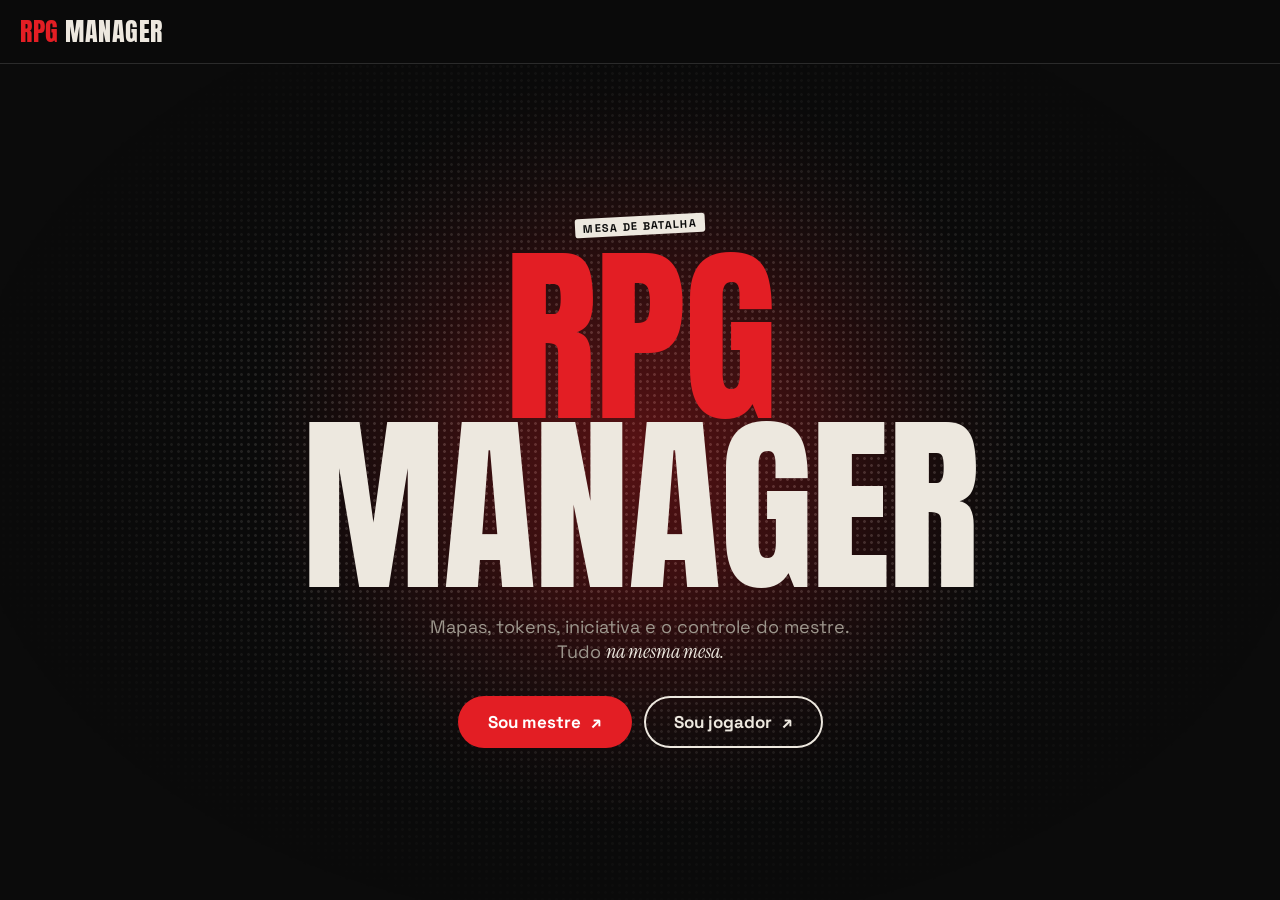
==== commit c533b250: "V3: jogador entra com o código da campanha Nova página entrar.html: o jogador digita o código, entra" ====
--- a/index.html
+++ b/index.html
@@ -21,7 +21,11 @@
 
     <p class="subtitulo-inicio">Mapas, tokens, iniciativa e o controle do mestre. Tudo <em>na mesma mesa.</em></p>
 
-    <a href="campanhas.html" class="botao-iniciar">Iniciar <span class="seta">↗</span></a>
+    <!-- Mestre: login e campanhas. Jogador: entra com o código. -->
+    <div class="botoes-inicio">
+        <a href="campanhas.html" class="botao-iniciar">Sou mestre <span class="seta">↗</span></a>
+        <a href="entrar.html" class="botao-iniciar botao-jogador">Sou jogador <span class="seta">↗</span></a>
+    </div>
 
 </main>
 
--- a/style.css
+++ b/style.css
@@ -527,6 +527,26 @@
     transform: translate(3px, -3px);
 }
 
+/* Os dois botões da página inicial, lado a lado (um embaixo do outro no celular) */
+.botoes-inicio {
+    display: flex;
+    flex-wrap: wrap;
+    justify-content: center;
+    gap: 12px;
+}
+
+/* "Sou jogador": contorno, para o "Sou mestre" continuar em destaque */
+.botao-jogador {
+    color: var(--texto);
+    background: transparent;
+    box-shadow: inset 0 0 0 2px var(--texto);
+}
+
+.botao-jogador:hover {
+    color: var(--tinta);
+    background: var(--texto);
+}
+
 
 /* ---------- 6. Tela de batalha: estrutura ---------- */
 #area-batalha {
@@ -3061,6 +3081,138 @@
 }
 
 
+/* ---------- 17. Login do mestre ---------- */
+.pagina-login {
+    position: relative;
+    min-height: 100vh;
+    padding: calc(var(--altura-header) + 24px) 16px 32px;
+
+    display: flex;
+    align-items: center;
+    justify-content: center;
+}
+
+.caixa-login {
+    display: flex;
+    flex-direction: column;
+    gap: 8px;
+    width: min(380px, calc(100vw - 32px));
+    animation: zoom-aparecendo 0.45s var(--curva) both;
+}
+
+.caixa-login .selo-inicio {
+    align-self: flex-start;
+}
+
+.caixa-login h2 {
+    margin: 6px 0 8px;
+    font-size: 34px;
+}
+
+.caixa-login label {
+    margin-top: 4px;
+    font-size: 13px;
+    color: var(--texto-suave);
+}
+
+.caixa-login .botao-salvar {
+    margin-top: 10px;
+    padding: 12px;
+    font-size: 15px;
+}
+
+.caixa-login .botao-salvar:disabled {
+    opacity: 0.6;
+    cursor: wait;
+}
+
+.mensagem-login {
+    margin: 4px 0 0;
+    padding: 10px 12px;
+    font-size: 14px;
+    border-radius: var(--raio);
+    border: 1px solid rgba(var(--destaque-rgb), 0.5);
+    background: rgba(var(--destaque-rgb), 0.12);
+    color: var(--destaque-forte);
+}
+
+.mensagem-login[data-tipo="aviso"] {
+    border-color: rgba(34, 197, 94, 0.5);
+    background: rgba(34, 197, 94, 0.1);
+    color: var(--vida);
+}
+
+.trocar-modo {
+    margin: 8px 0 0;
+    text-align: center;
+    font-size: 14px;
+    color: var(--texto-suave);
+}
+
+/* Botão com cara de link (sem fundo nem borda) */
+.botao-link {
+    padding: 0 4px;
+    background: none;
+    border: none;
+    color: var(--destaque-forte);
+    font-weight: 700;
+    text-decoration: underline;
+    cursor: pointer;
+}
+
+.botao-link:hover {
+    background: none;
+    color: var(--texto);
+}
+
+/* Página do jogador: campo grande para o código */
+.texto-ajuda {
+    margin: 0 0 6px;
+    font-size: 14px;
+    color: var(--texto-suave);
+}
+
+.campo-codigo {
+    padding: 14px;
+    text-align: center;
+    font-family: ui-monospace, Consolas, monospace;
+    font-size: 28px;
+    font-weight: 700;
+    letter-spacing: 0.3em;
+    text-transform: uppercase;
+}
+
+.campo-codigo::placeholder {
+    color: var(--texto-apagado);
+}
+
+/* Código da campanha no cabeçalho do mapa */
+.codigo-campanha {
+    padding: 5px 12px;
+    font-family: ui-monospace, Consolas, monospace;
+    font-size: 14px;
+    font-weight: 700;
+    letter-spacing: 0.12em;
+    white-space: nowrap;
+
+    color: var(--destaque-forte);
+    background: rgba(var(--destaque-rgb), 0.1);
+    border: 1px dashed rgba(var(--destaque-rgb), 0.6);
+    border-radius: var(--pilula);
+}
+
+.codigo-campanha:hover {
+    color: var(--texto);
+    border-style: solid;
+    border-color: var(--destaque);
+}
+
+/* Botão "Sair" no cabeçalho das páginas do mestre */
+.botao-sair {
+    margin-left: auto;
+}
+
+
 /* Quem configurou o computador para "reduzir movimento" não vê animações */
 @media (prefers-reduced-motion: reduce) {
     *,
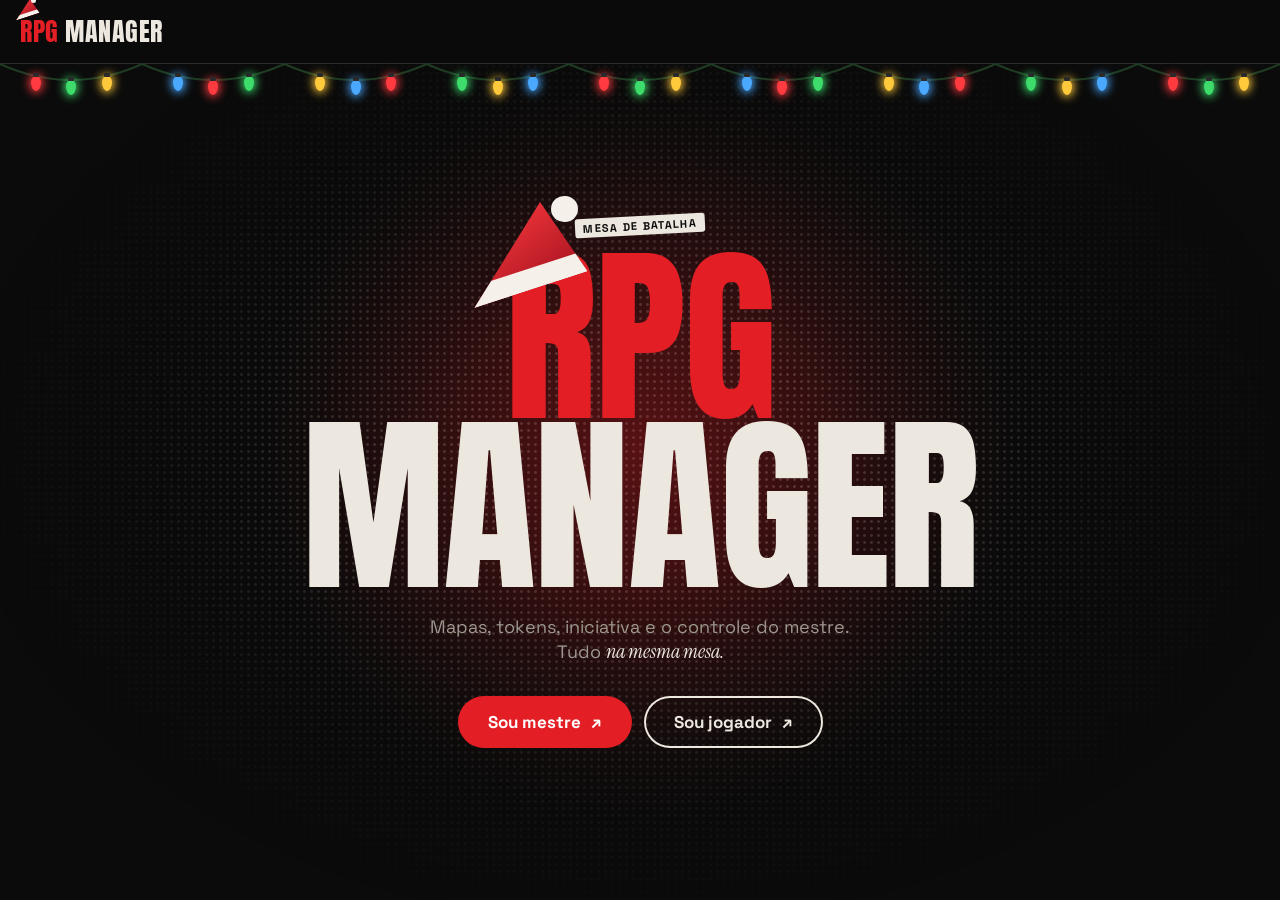
==== commit c1d9565d: "Enfeites de Natal: pisca-pisca, neve e gorro no título Co-Authored-By: Claude Opus 5.5 <noreply@anth" ====
--- a/index.html
+++ b/index.html
@@ -4,6 +4,7 @@
     <meta charset="UTF-8">
     <meta name="viewport" content="width=device-width, initial-scale=1.0">
     <title>RPG Manager</title>
+    <link rel="icon" href="icone.svg" type="image/svg+xml">
     <link rel="stylesheet" href="style.css">
 </head>
 <body>
@@ -30,5 +31,7 @@
 </main>
 
     
+    <!-- Enfeites de Natal (para tirar depois: apague esta linha) -->
+    <script src="js/natal.js"></script>
 </body>
 </html>
--- a/style.css
+++ b/style.css
@@ -194,6 +194,16 @@
 
     border: 1px solid var(--borda);
     border-radius: var(--raio);
+}
+
+/* iPhone: campo com letra menor que 16px faz a página dar zoom sozinha
+   ao tocar nele. Em aparelhos de toque, os campos ficam com 16px. */
+@media (hover: none) {
+    input,
+    select,
+    textarea {
+        font-size: 16px;
+    }
 }
 
 textarea:focus,
@@ -366,6 +376,27 @@
     header h1 {
         display: none;
     }
+
+    header {
+        gap: 8px;
+        padding: 0 10px;
+    }
+
+    /* O nome da campanha já aparece na roda; aqui só ocuparia espaço */
+    header .campanha-atual-header {
+        display: none;
+    }
+
+    /* "min-width: 0" deixa a fila de botões encolher e rolar para o
+       lado; sem isso, um item flex nunca fica menor que o conteúdo */
+    #botoes-header {
+        min-width: 0;
+    }
+
+    .botao-voltar {
+        padding: 6px 10px;
+        font-size: 13px;
+    }
 }
 
 
@@ -634,6 +665,115 @@
     background: var(--destaque);
 }
 
+/* Personagem criado pelo mestre: nome + × lado a lado */
+.linha-personagem {
+    display: flex;
+    gap: 6px;
+    margin-bottom: 6px;
+}
+
+#barra-lateral .linha-personagem .botao-nome {
+    flex: 1;
+    min-width: 0;          /* deixa o nome encolher em vez de empurrar o × */
+    margin-bottom: 0;
+    overflow: hidden;
+    text-overflow: ellipsis;
+    white-space: nowrap;
+}
+
+/* O × (excluir) dos criados e o ✎ (editar) dos fixos */
+#barra-lateral .linha-personagem .excluir-personagem,
+#barra-lateral .linha-personagem .editar-personagem {
+    flex: none;
+    width: 34px;
+    margin-bottom: 0;
+    padding: 0;
+    text-align: center;
+    font-size: 16px;
+    color: var(--texto-suave);
+}
+
+#barra-lateral .linha-personagem .excluir-personagem::before,
+#barra-lateral .linha-personagem .editar-personagem::before {
+    display: none;         /* sem a bolinha dos nomes */
+}
+
+#barra-lateral .linha-personagem .excluir-personagem:hover,
+#barra-lateral .linha-personagem .editar-personagem:hover {
+    color: var(--destaque-forte);
+    border-color: var(--destaque);
+    transform: none;
+}
+
+/* Janela do ✎: rótulo | atual | máxima */
+.caixa-editar {
+    width: min(360px, calc(100vw - 32px));
+}
+
+.grade-editar {
+    display: grid;
+    grid-template-columns: auto 1fr 1fr;
+    align-items: center;
+    gap: 8px 10px;
+    margin-top: 14px;
+}
+
+.grade-editar .rotulo-coluna {
+    font-size: 12px;
+    color: var(--texto-suave);
+    text-transform: uppercase;
+    letter-spacing: 0.05em;
+}
+
+.grade-editar input {
+    width: 100%;
+    min-width: 0;
+    margin: 0;
+}
+
+.dica-editar {
+    margin-top: 10px;
+    font-size: 13px;
+    color: var(--texto-suave);
+}
+
+/* Foto + nome no topo da janela do ✎ (.foto-fixo vem da nova campanha) */
+.topo-editar {
+    display: flex;
+    align-items: center;
+    gap: 12px;
+    margin-top: 14px;
+}
+
+.topo-editar input {
+    flex: 1;
+    min-width: 0;
+    margin: 0;
+}
+
+/* Caixinha "Fixo (grupo principal)" */
+.opcao-fixo {
+    display: flex;
+    align-items: center;
+    gap: 8px;
+    margin: 10px 0;
+    font-size: 14px;
+    cursor: pointer;
+    text-transform: none;  /* os <label> do site são em maiúsculas */
+    letter-spacing: normal;
+    color: var(--texto);
+}
+
+.opcao-fixo[hidden] {
+    display: none;
+}
+
+.opcao-fixo input {
+    width: auto;
+    margin: 0;
+    accent-color: var(--destaque);
+}
+
 /* Botões de backup da campanha */
 #acoes-campanha {
     display: flex;
@@ -802,6 +942,16 @@
     object-fit: contain;
     user-select: none;
     -webkit-user-drag: none;
+}
+
+/* A imagem do mapa fica SEMPRE no tamanho original dela, como na
+   visão dos jogadores. Assim "x: 300px" é o mesmo ponto nas duas telas.
+   (Sem isso ela encolhia para caber na janela do mestre, e os tokens
+   apareciam em outro lugar para os jogadores.) O zoom faz caber. */
+#mapa #imagem-mapa {
+    width: auto;
+    height: auto;
+    max-width: none;
 }
 
 #grade-mapa {
@@ -965,6 +1115,72 @@
 }
 
 
+/* ---------- Campo de visão (nas duas telas) ---------- */
+/* Caixa de tamanho zero bem no centro do token: ela gira (rotate) e o
+   cone, desenhado em SVG pelo tokens.js, gira junto em volta do centro. */
+.campo-visao {
+    position: absolute;
+    left: 50%;
+    top: 50%;
+    width: 0;
+    height: 0;
+
+    color: #5ec8ff;                /* aliado: azul claro (aparece em mapa claro e escuro) */
+    pointer-events: none;          /* o cone não atrapalha cliques no mapa */
+}
+
+.boneco[data-tipo="inimigo"] .campo-visao {
+    color: var(--perigo-forte);    /* inimigo: vermelho */
+}
+
+.campo-visao svg {
+    position: absolute;
+    overflow: visible;
+    pointer-events: none;
+
+    /* Contorno escuro: o cone aparece até em mapa claro */
+    filter: drop-shadow(0 0 2px rgba(0, 0, 0, 0.9));
+}
+
+/* Mestre: o próprio cone também pode ser arrastado para girar */
+.campo-visao.giravel path {
+    pointer-events: visiblePainted;
+    cursor: grab;
+}
+
+/* Bolinha na ponta do cone (só na tela do mestre): arrastar gira.
+   O mapa inteiro encolhe com o zoom (--escala-mapa, do mapa.js);
+   dividir por ela deixa a bolinha sempre do mesmo tamanho NA TELA,
+   senão num mapa grande ela vira um pontinho impossível de pegar. */
+.alca-visao {
+    position: absolute;
+    left: var(--alcance);
+    top: 0;
+    translate: -50% -50%;
+
+    width: calc(22px / var(--escala-mapa, 1));
+    height: calc(22px / var(--escala-mapa, 1));
+
+    background: currentColor;
+    border: calc(2px / var(--escala-mapa, 1)) solid #0f1115;
+    border-radius: 50%;
+    box-shadow: 0 2px 6px rgba(0, 0, 0, 0.6);
+
+    cursor: grab;
+    pointer-events: auto;
+    touch-action: none;            /* no celular, o dedo gira em vez de rolar */
+}
+
+.alca-visao:active {
+    cursor: grabbing;
+}
+
+/* Jogadores: o cone desliza entre as mensagens do mestre, como o token */
+.visao-jogadores .campo-visao {
+    transition: transform 80ms linear;
+}
+
+
 /* ---------- Condições e inimigo derrotado (nas duas telas) ---------- */
 /* Faixa de ícones embaixo do token */
 .condicoes-token {
@@ -1957,6 +2173,67 @@
     width: 260px;
 }
 
+/* ----- Mapa do mestre no celular ----- */
+/* O mapa aceita arrastar e zoom com os dedos (mapa.js), então o
+   celular não deve rolar nem dar zoom na página quando o dedo está nele.
+   "touch-callout: none": o iPhone não abre o menu dele ao segurar o dedo. */
+#mapa {
+    touch-action: none;
+    -webkit-touch-callout: none;
+    user-select: none;
+}
+
+@media (max-width: 760px) {
+    /* A barra lateral passa POR CIMA do mapa, em vez de empurrá-lo */
+    #barra-lateral {
+        width: min(300px, 85vw);
+        z-index: 250;
+        box-shadow: var(--sombra);
+    }
+
+    #area-mapa,
+    #barra-lateral:not(.fechada) ~ #area-mapa {
+        padding: calc(var(--altura-header) + 8px) 8px 8px;
+    }
+
+    #area-mapa > h2 {
+        display: none;
+    }
+
+    /* Ferramentas: menores, e roláveis para o lado se não couberem */
+    #ferramentas-mapa {
+        bottom: 10px;
+        max-width: calc(100% - 16px);
+        overflow-x: auto;
+    }
+
+    #ferramentas-mapa button {
+        padding: 8px 12px;
+    }
+
+    /* Painéis do personagem e da iniciativa: largura quase toda */
+    #painel-personagem,
+    #painel-iniciativa {
+        left: 8px;
+        right: 8px;
+        top: 8px;
+        width: auto;
+        max-height: calc(100% - 80px);
+        overflow-y: auto;
+    }
+}
+
+/* Sem mouse: a alça de redimensionar fica sempre visível e maior */
+@media (hover: none) {
+    .alca-imagem {
+        width: 26px;
+        height: 26px;
+        right: -13px;
+        bottom: -13px;
+        opacity: 1;
+    }
+}
+
 #painel-personagem h2,
 #painel-iniciativa h2 {
     font-size: 18px;
@@ -2114,6 +2391,10 @@
 /* Os jogadores só olham: nada de arrastar nem brilho ao passar o mouse */
 .visao-jogadores .boneco {
     cursor: default;
+
+    /* O mestre manda a posição 20 vezes por segundo (a cada 50 ms).
+       Deslizar por 80 ms entre uma e outra deixa o movimento liso. */
+    transition: left 80ms linear, top 80ms linear, filter var(--rapido);
 }
 
 .visao-jogadores .boneco:hover {
@@ -2409,6 +2690,239 @@
 .bonus-pericia {
     font-weight: 700;
     color: var(--destaque-forte);
+}
+
+
+/* O mapa dos jogadores aceita zoom e arraste com os dedos (jogador.js):
+   "touch-action: none" impede o celular de dar o zoom dele na página toda */
+#mapa-jogadores {
+    touch-action: none;
+}
+
+/* Botões no rodapé. "Grupo" e "Itens" só existem no celular (veja
+   abaixo); "Ficha" e "Quem sou eu" aparecem no PC também. */
+#botoes-paineis {
+    position: fixed;
+    left: 0;
+    right: 0;
+    bottom: 16px;
+    z-index: 60;                   /* por cima das fichas abertas */
+
+    display: flex;
+    justify-content: center;
+    flex-wrap: wrap;
+    gap: 10px;
+    pointer-events: none;          /* só os botões recebem o toque */
+}
+
+.botao-painel {
+    pointer-events: auto;
+    max-width: 45vw;
+    padding: 12px 20px;
+
+    font-size: 15px;
+    font-weight: 700;
+    white-space: nowrap;
+    overflow: hidden;
+    text-overflow: ellipsis;       /* nome comprido termina em "..." */
+    color: var(--texto);
+
+    background: rgba(var(--painel-rgb), 0.92);
+    border: 1px solid var(--borda-forte);
+    border-radius: var(--pilula);
+    box-shadow: var(--sombra);
+}
+
+.botao-painel[hidden],
+.botao-painel:not(.botao-sempre) {
+    display: none;
+}
+
+/* Ficha aberta: botão vermelho */
+#botao-minha-ficha.ativo {
+    background: var(--destaque);
+    border-color: var(--destaque);
+    color: #fff;
+}
+
+/* Meu personagem no mapa: etiqueta "Você" embaixo do token */
+.visao-jogadores .boneco.meu-token::after {
+    content: "Você";
+
+    position: absolute;
+    left: 50%;
+    bottom: -30px;
+    translate: -50% 0;
+
+    padding: 1px 9px;
+
+    font-family: var(--fonte-texto);
+    font-size: 11px;
+    font-weight: 700;
+    letter-spacing: 0.08em;
+    text-transform: uppercase;
+    white-space: nowrap;
+    color: #fff;
+
+    background: var(--sanidade);
+    border-radius: var(--pilula);
+    box-shadow: 0 2px 6px rgba(0, 0, 0, 0.6);
+    pointer-events: none;
+}
+
+/* Cartões do meu personagem: borda azul e "Você" em cima do nome */
+.cartao-meu {
+    border-color: var(--sanidade);
+}
+
+.cartao-meu h3::before {
+    content: "Você";
+    display: block;
+    margin-bottom: 2px;
+
+    font-family: var(--fonte-texto);
+    font-size: 10px;
+    font-weight: 700;
+    letter-spacing: 0.12em;
+    text-transform: uppercase;
+    color: var(--sanidade);
+}
+
+/* Janela "Quem é você?" */
+.caixa-escolher h2 {
+    font-size: 22px;
+    color: var(--destaque-forte);
+}
+
+.dica-escolher {
+    margin: 6px 0 16px;
+    font-size: 14px;
+    color: var(--texto-suave);
+}
+
+#lista-escolher {
+    display: grid;
+    grid-template-columns: repeat(auto-fill, minmax(110px, 1fr));
+    gap: 10px;
+    margin-bottom: 16px;
+}
+
+.opcao-escolher {
+    display: flex;
+    flex-direction: column;
+    align-items: center;
+    gap: 8px;
+    padding: 12px 8px;
+
+    font-size: 14px;
+    font-weight: 600;
+    text-align: center;
+    overflow-wrap: anywhere;
+}
+
+.opcao-escolher.escolhida {
+    border-color: var(--sanidade);
+    box-shadow: 0 0 0 2px var(--sanidade);
+}
+
+/* Foto redonda do personagem (ou a inicial) */
+.foto-escolher {
+    width: 64px;
+    height: 64px;
+
+    display: flex;
+    align-items: center;
+    justify-content: center;
+
+    font-family: var(--fonte-titulo);
+    font-size: 26px;
+
+    background: radial-gradient(circle at 35% 30%, #2b3039, #0f1115);
+    background-size: contain;
+    background-repeat: no-repeat;
+    background-position: center;
+    border-radius: 50%;
+}
+
+#botao-so-assistir {
+    width: 100%;
+    color: var(--texto-suave);
+    background: transparent;
+}
+
+/* ----- Visão dos jogadores no celular ----- */
+@media (max-width: 760px) {
+
+    #vez-jogadores {
+        top: 12px;
+        max-width: calc(100vw - 32px);
+        padding: 4px 14px 2px;
+        font-size: 20px;
+        text-align: center;
+        box-shadow: 4px 4px 0 var(--destaque);
+    }
+
+    /* No celular todos os botões aparecem, um pouco menores para caber */
+    /* Sempre numa linha só: se faltar espaço, o nome encolhe com "..." */
+    #botoes-paineis {
+        flex-wrap: nowrap;
+        gap: 6px;
+        padding: 0 8px;
+    }
+
+    .botao-painel,
+    .botao-painel:not(.botao-sempre) {
+        display: block;
+        flex: 0 1 auto;
+        min-width: 0;
+        padding: 10px 12px;
+        font-size: 13px;
+    }
+
+    .botao-painel[hidden] {
+        display: none;
+    }
+
+    /* Botão do painel aberto fica vermelho */
+    .abrir-grupo [data-painel="grupo"],
+    .abrir-itens [data-painel="itens"] {
+        background: var(--destaque);
+        border-color: var(--destaque);
+        color: #fff;
+    }
+
+    /* Os dois painéis viram uma "gaveta" que sobe do rodapé.
+       Fechados por padrão: o "!important" ganha do display que o JS põe. */
+    #grupo-jogadores,
+    #inventarios-jogadores {
+        top: auto;
+        left: 12px;
+        right: 12px;
+        bottom: 76px;              /* acima dos botões */
+        width: auto;
+        max-height: 55vh;
+        z-index: 55;
+    }
+
+    .visao-jogadores:not(.abrir-grupo) #grupo-jogadores,
+    .visao-jogadores:not(.abrir-itens) #inventarios-jogadores {
+        display: none !important;
+    }
+
+    /* Fichas: ocupam a largura toda (no PC sobra espaço nas laterais) */
+    #fichas-jogadores {
+        align-items: flex-start;
+        padding: 64px 12px 90px;
+        gap: 14px;
+    }
+
+    .cartao-ficha .valor-atributo {
+        font-size: 26px;
+    }
+
+    #anuncio-jogadores {
+        padding: 20px;
+    }
 }
 
 
@@ -2874,7 +3388,8 @@
 /* Anel tracejado que gira devagar atrás das campanhas */
 .anel-roda {
     position: absolute;
-    inset: 65px;
+    /* Passa pelo centro dos círculos: meio círculo para dentro da borda */
+    inset: calc(var(--parte, 0.25) * 50%);
     border: 2px dashed rgba(var(--destaque-rgb), 0.45);
     border-radius: 50%;
     pointer-events: none;
@@ -2887,8 +3402,8 @@
     left: 50%;
     top: 50%;
     translate: -50% -50%;
-    width: 150px;
-    height: 150px;
+    width: min(150px, 34%);
+    height: min(150px, 34%);
     padding: 0;
 
     display: flex;
@@ -2920,8 +3435,9 @@
 /* Cada campanha: um círculo com a imagem e o nome embaixo */
 .campanha-roda {
     position: absolute;
-    width: 130px;
-    height: 130px;
+    /* Fração da roda (o JS calcula): no PC dá 130px, no celular encolhe */
+    width: calc(var(--parte, 0.25) * 100%);
+    height: calc(var(--parte, 0.25) * 100%);
     padding: 0;
     z-index: 1;
 
@@ -3037,6 +3553,55 @@
     letter-spacing: 0.02em;
     color: var(--texto-suave);
     text-transform: uppercase;
+    text-align: center;
+}
+
+/* Celular / tablet (sem mouse): não existe "passar o mouse", então
+   o nome de cada campanha fica sempre à mostra, e o × também */
+@media (hover: none) {
+    .campanha-roda .nome-campanha {
+        opacity: 1;
+        max-width: 140px;
+        overflow: hidden;
+        text-overflow: ellipsis;
+        font-size: 11px;
+    }
+
+    .campanha-roda .excluir-campanha {
+        opacity: 0.85;
+    }
+
+    /* Sem o crescer do hover (no toque ele "gruda" depois de tocar) */
+    .campanha-roda:hover {
+        scale: 1;
+    }
+
+    #roda-campanhas:has(.campanha-roda:hover) .campanha-roda:not(:hover) {
+        opacity: 1;
+        filter: none;
+    }
+}
+
+@media (max-width: 760px) {
+    #roda-campanhas {
+        min-width: 0;
+    }
+
+    .foto-campanha {
+        font-size: 32px;
+    }
+
+    #botao-nova-campanha {
+        font-size: 12px;
+    }
+
+    #botao-nova-campanha .mais {
+        font-size: 32px;
+    }
+
+    #nome-em-destaque {
+        font-size: 20px;
+    }
 }
 
 /* Janela de nova campanha */
@@ -3072,6 +3637,122 @@
     width: 100%;
     height: 100%;
     object-fit: cover;
+}
+
+/* Personagens fixos da nova campanha */
+.caixa-nova-campanha {
+    width: min(480px, calc(100vw - 32px));
+}
+
+.titulo-fixos {
+    margin-top: 18px;
+    font-size: 16px;
+    color: var(--destaque-forte);
+}
+
+.dica-fixos {
+    margin: 4px 0 10px;
+    font-size: 13px;
+    color: var(--texto-suave);
+}
+
+#lista-fixos {
+    display: flex;
+    flex-direction: column;
+    gap: 8px;
+}
+
+/* Foto | nome em cima, vida e sanidade embaixo | × */
+.cartao-fixo {
+    display: flex;
+    align-items: center;
+    gap: 10px;
+    padding: 8px;
+    background: var(--superficie);
+    border: 1px solid var(--borda-forte);
+    border-radius: var(--raio);
+}
+
+.foto-fixo {
+    flex: none;
+    width: 64px;
+    height: 64px;
+    overflow: hidden;
+
+    display: flex;
+    align-items: center;
+    justify-content: center;
+
+    font-size: 22px;
+    border: 2px dashed var(--borda-forte);
+    border-radius: 50%;
+    cursor: pointer;
+    transition: border-color var(--rapido);
+}
+
+.foto-fixo:hover {
+    border-color: var(--destaque);
+}
+
+.foto-fixo img {
+    width: 100%;
+    height: 100%;
+    object-fit: cover;
+}
+
+.campos-fixo {
+    flex: 1;
+    min-width: 0;
+    display: flex;
+    flex-direction: column;
+    gap: 6px;
+}
+
+.numeros-fixo {
+    display: flex;
+    gap: 6px;
+}
+
+.campos-fixo input {
+    width: 100%;
+    min-width: 0;
+    margin: 0;
+}
+
+.remover-fixo {
+    flex: none;
+    width: 32px;
+    height: 32px;
+    padding: 0;
+    font-size: 16px;
+    color: var(--texto-suave);
+}
+
+.remover-fixo:hover {
+    color: var(--destaque-forte);
+}
+
+#botao-adicionar-fixo {
+    width: 100%;
+    margin-top: 8px;
+}
+
+/* Celular: foto menor e campos mais justos, para "Sanidade" caber */
+@media (max-width: 480px) {
+    .cartao-fixo {
+        gap: 8px;
+    }
+
+    .foto-fixo {
+        width: 48px;
+        height: 48px;
+        font-size: 18px;
+    }
+
+    .numeros-fixo input {
+        padding-left: 8px;
+        padding-right: 8px;
+    }
 }
 
 /* Na tela do mestre: nome da campanha atual no cabeçalho */
@@ -3223,3 +3904,200 @@
         transition-duration: 0.01ms !important;
     }
 }
+
+
+/* ---------- Natal (js/natal.js) ----------
+   Só vale com a classe "natal" no <html>, que o natal.js coloca.
+   Tirando o script das páginas, tudo isto some sozinho. */
+
+/* Pisca-pisca: preso embaixo do cabeçalho. Não pega cliques. */
+.natal .pisca-pisca {
+    position: fixed;
+    left: 0;
+    right: 0;
+    z-index: 30;                   /* logo acima do cabeçalho (20) */
+    height: 34px;
+    pointer-events: none;
+}
+
+.natal .pisca-pisca .fio {
+    position: absolute;
+    top: 0;
+    left: 0;
+    overflow: visible;
+}
+
+.natal .pisca-pisca .fio path {
+    fill: none;
+    stroke: #1f3b24;               /* fio verde escuro */
+    stroke-width: 2;
+}
+
+/* Cada lâmpada: uma gotinha pendurada no fio, com um "soquete" escuro */
+.natal .lampada {
+    position: absolute;
+    width: 10px;
+    height: 15px;
+    translate: -50% 0;
+
+    background: var(--cor-lampada);
+    border-radius: 50% 50% 50% 50% / 40% 40% 60% 60%;
+    box-shadow: 0 0 10px 2px var(--cor-lampada);
+
+    animation: piscar 1.6s ease-in-out infinite;
+}
+
+.natal .lampada::before {
+    content: "";
+    position: absolute;
+    top: -3px;
+    left: 2px;
+    width: 6px;
+    height: 4px;
+    background: #2a2a2a;
+    border-radius: 1px;
+}
+
+/* A outra metade das lâmpadas acende quando a primeira apaga */
+.natal .lampada.par {
+    animation-name: piscar-invertido;
+}
+
+.natal .lampada.vermelha { --cor-lampada: #ff3b40; }
+.natal .lampada.verde    { --cor-lampada: #3ddc6b; }
+.natal .lampada.dourada  { --cor-lampada: #ffc93c; }
+.natal .lampada.azul     { --cor-lampada: #4aa8ff; }
+
+@keyframes piscar {
+    0%, 45%   { opacity: 1;    box-shadow: 0 0 10px 2px var(--cor-lampada); }
+    55%, 100% { opacity: 0.35; box-shadow: none; }
+}
+
+@keyframes piscar-invertido {
+    0%, 45%   { opacity: 0.35; box-shadow: none; }
+    55%, 100% { opacity: 1;    box-shadow: 0 0 10px 2px var(--cor-lampada); }
+}
+
+/* Neve: poucos flocos, bem clarinhos, atrás das janelas e menus */
+.natal .neve {
+    position: fixed;
+    inset: 0;
+    z-index: 15;
+    overflow: hidden;
+    pointer-events: none;
+}
+
+.natal .floco {
+    position: absolute;
+    top: -20px;
+
+    font-size: var(--tamanho);
+    color: #ffffff;
+    opacity: 0.55;
+    text-shadow: 0 0 4px rgba(255, 255, 255, 0.6);
+
+    animation: cair var(--duracao) linear infinite;
+}
+
+/* translate: desce a tela toda balançando de lado */
+@keyframes cair {
+    0%   { transform: translate(0, 0); }
+    50%  { transform: translate(var(--balanco), 55vh); }
+    100% { transform: translate(0, calc(100vh + 40px)); }
+}
+
+/* Gorro de Papai Noel no "RPG" do título.
+   ::before = o gorro (triângulo vermelho com a barra branca embaixo)
+   ::after  = o pompom branco na ponta */
+.natal header h1 .marca,
+.natal .titulo-inicio .marca {
+    position: relative;
+}
+
+/* No título grande o "RPG" ocupa a linha inteira (display: block).
+   fit-content deixa a caixa só do tamanho das letras, para o gorro
+   ficar em cima do "R" e não lá no canto da linha. */
+.natal .titulo-inicio .marca {
+    width: fit-content;
+    margin-inline: auto;           /* continua centralizado */
+}
+
+/* Ali a letra é enorme: gorro menor e mais para a esquerda, para não
+   cobrir o adesivo "Mesa de batalha". O ".inicio" a mais faz esta
+   regra ganhar da regra geral do gorro, que vem depois no arquivo. */
+.natal .inicio .titulo-inicio .marca::before {
+    top: -0.22em;
+    left: -0.24em;
+    width: 0.62em;
+    height: 0.42em;
+}
+
+.natal .inicio .titulo-inicio .marca::after {
+    top: -0.3em;
+    left: 0.24em;
+    width: 0.14em;
+    height: 0.14em;
+}
+
+.natal header h1 .marca::before,
+.natal .titulo-inicio .marca::before {
+    content: "";
+    position: absolute;
+    top: -0.38em;
+    left: -0.26em;
+    width: 0.95em;
+    height: 0.62em;
+
+    /* Duas camadas: a barra branca (embaixo) por cima do pano vermelho.
+       O clip-path recorta tudo num triângulo torto. */
+    background:
+        linear-gradient(to top, #f5f1ea 0 26%, transparent 26%),
+        linear-gradient(160deg, #ff3b40, #a3121f);
+    clip-path: polygon(0 100%, 100% 100%, 80% 0);
+    rotate: -18deg;
+}
+
+.natal header h1 .marca::after,
+.natal .titulo-inicio .marca::after {
+    content: "";
+    position: absolute;
+    top: -0.5em;
+    left: 0.42em;
+    width: 0.2em;
+    height: 0.2em;
+
+    background: #f5f1ea;
+    border-radius: 50%;
+}
+
+/* Visão dos jogadores (PC): desce um pouco os painéis e o "Vez de",
+   para o pisca-pisca do topo não ficar por cima deles */
+@media (min-width: 761px) {
+    .natal #grupo-jogadores,
+    .natal #inventarios-jogadores {
+        top: 44px;
+    }
+
+    .natal #vez-jogadores {
+        top: 40px;
+    }
+}
+
+/* No celular os painéis ficam embaixo; só o "Vez de" desce */
+@media (max-width: 760px) {
+    .natal #vez-jogadores {
+        top: 36px;
+    }
+}
+
+/* Quem pediu menos movimento no sistema: lâmpadas acesas paradas, sem neve */
+@media (prefers-reduced-motion: reduce) {
+    .natal .lampada {
+        animation: none;
+        opacity: 1;
+    }
+
+    .natal .neve {
+        display: none;
+    }
+}
